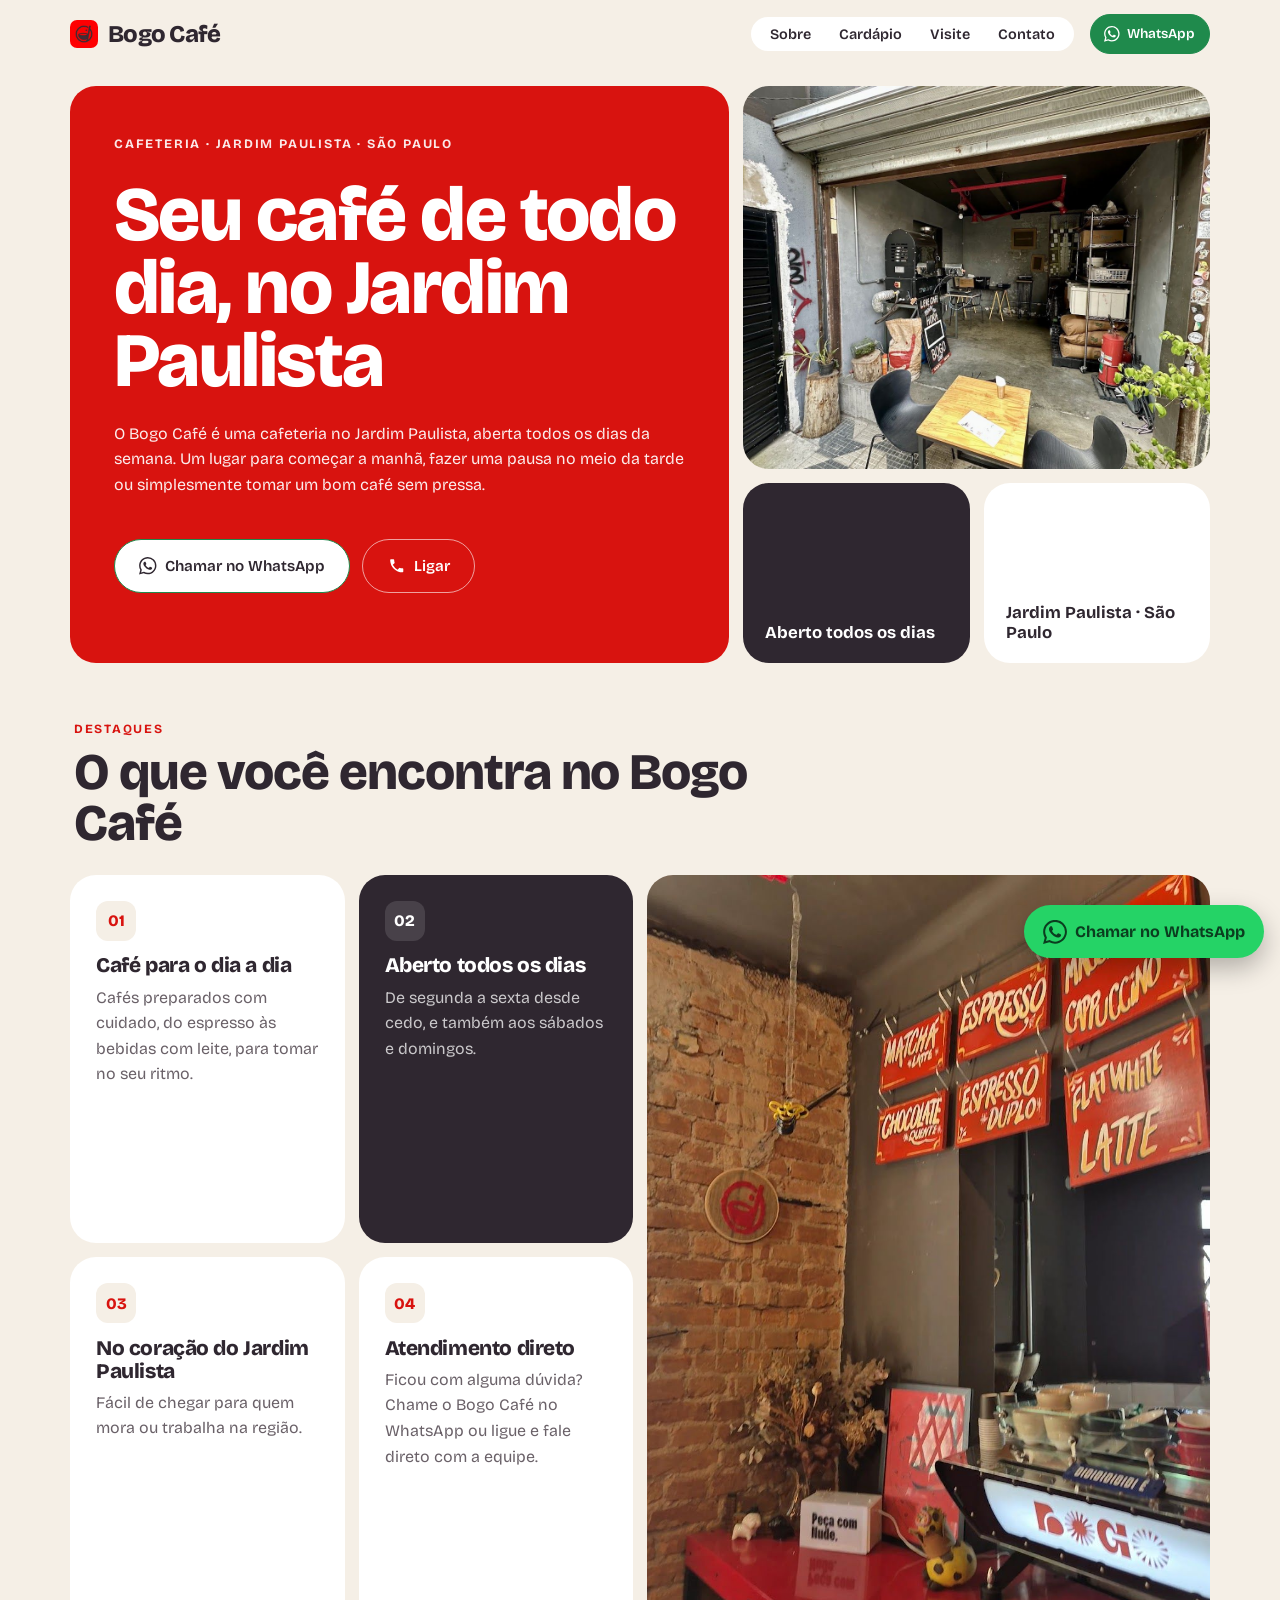
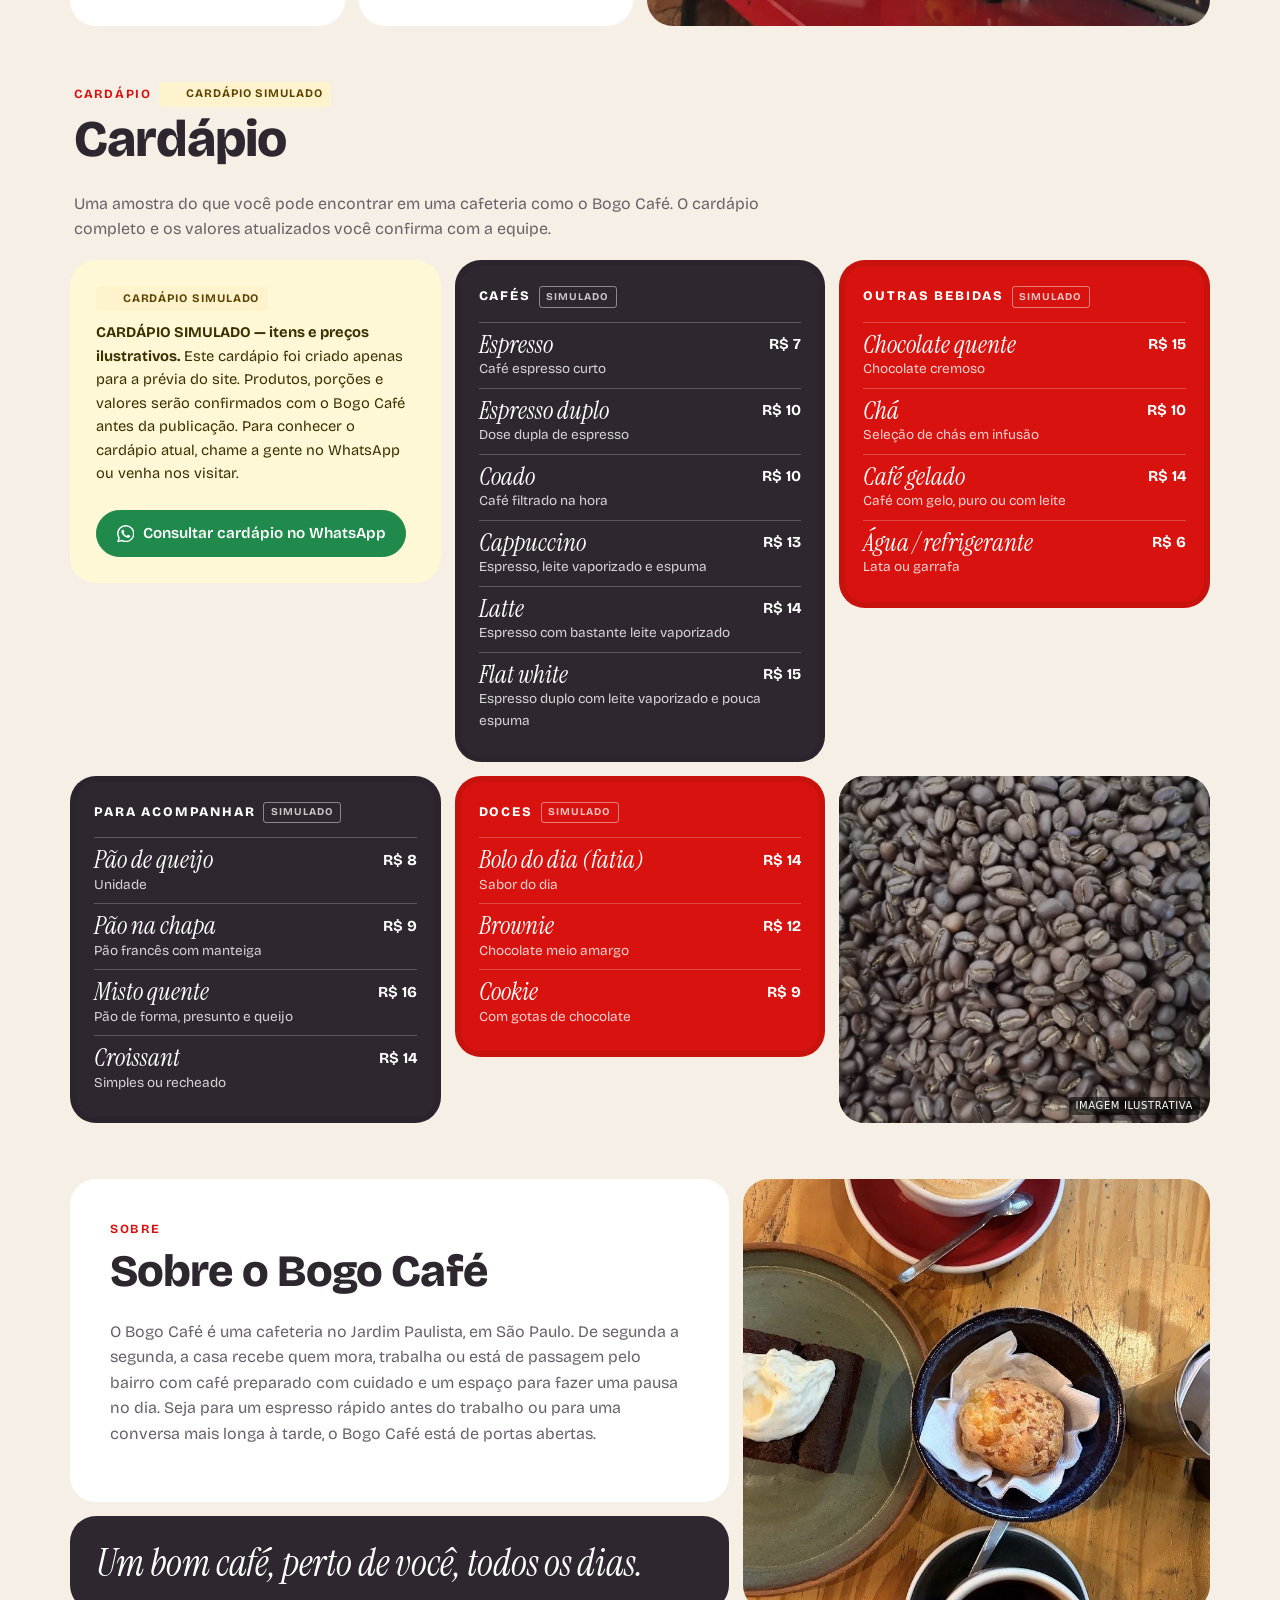
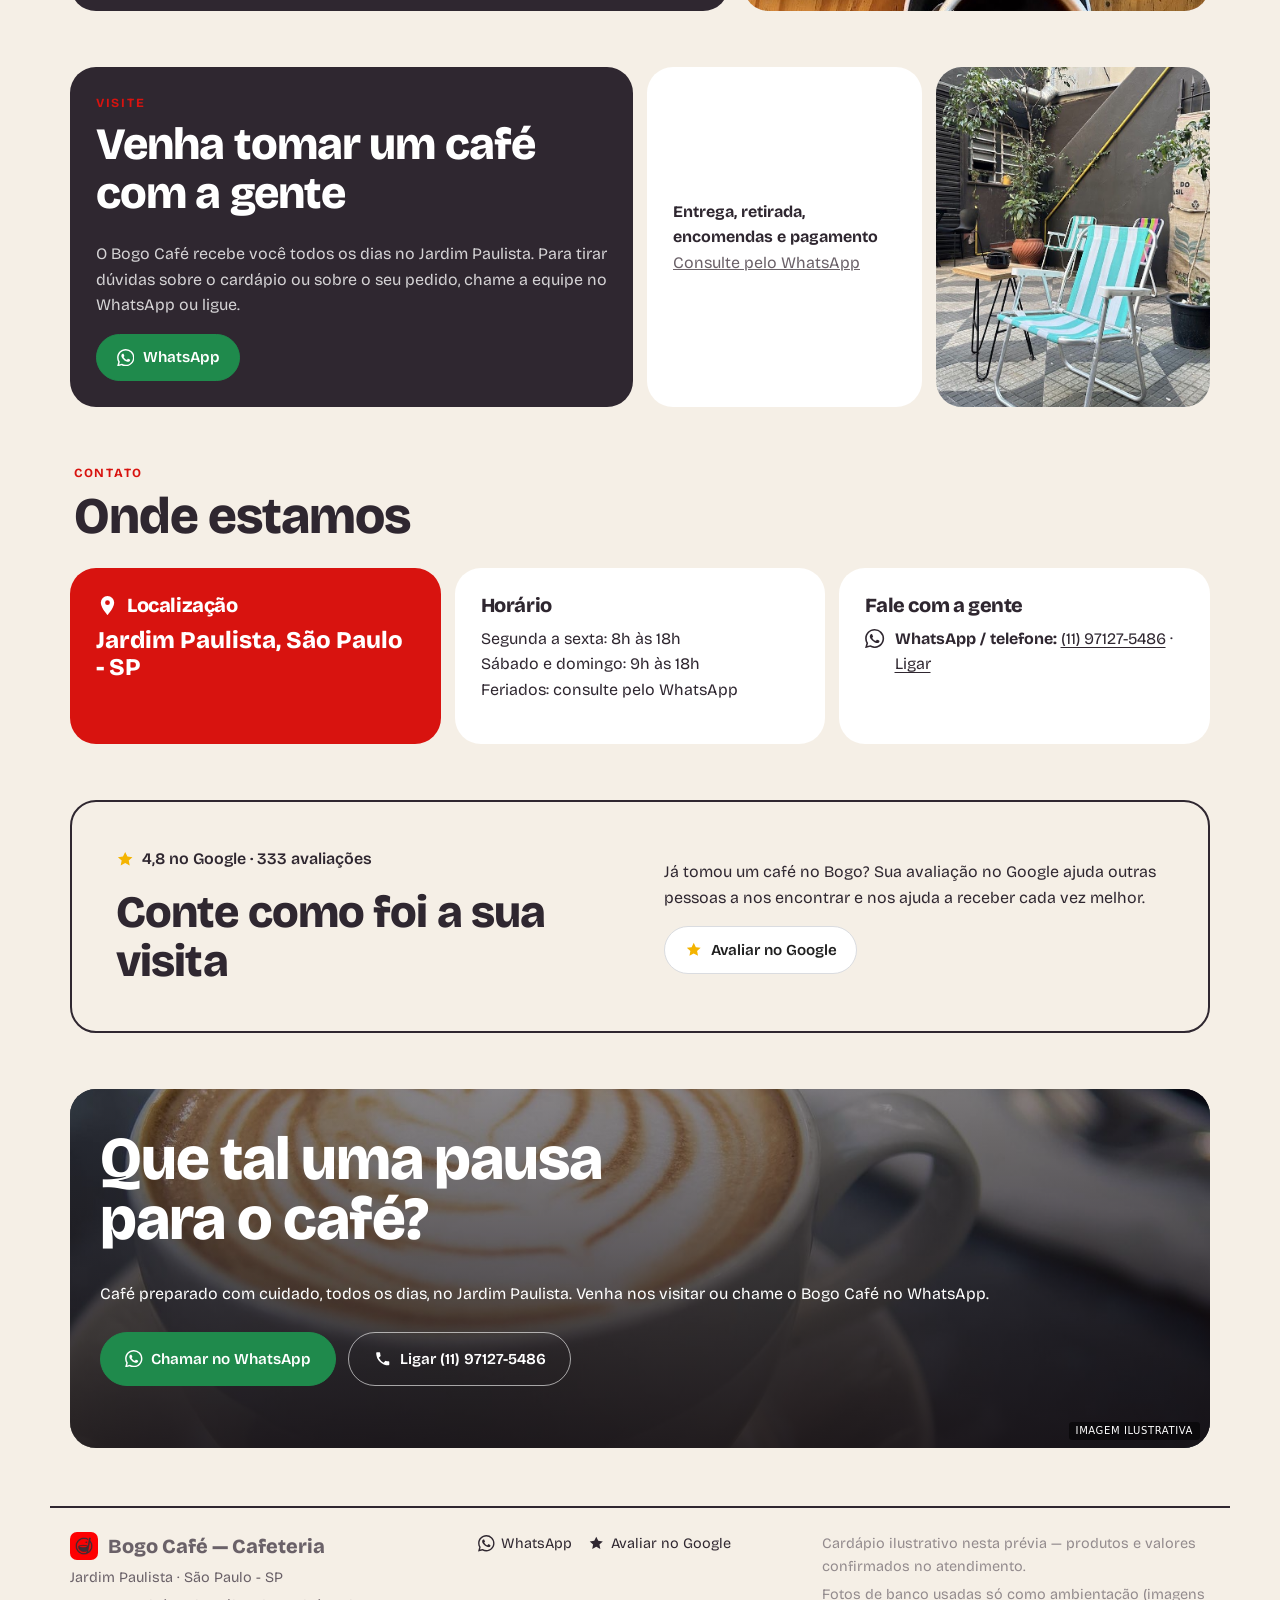
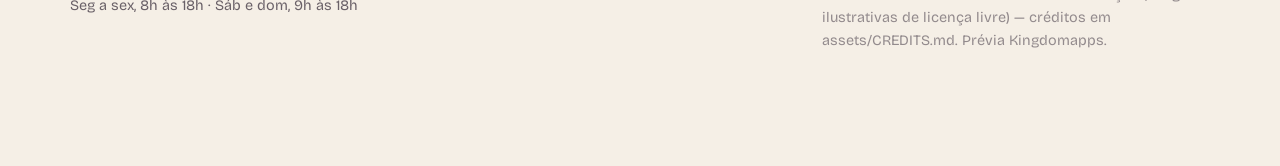
==== v1/index.html @ 87b7ca01 "publish: Bogo Café — 2 estruturas de layout (copy.md)" ====
<!DOCTYPE html>
<html lang="pt-BR">
<head>
<meta charset="UTF-8" />
<meta name="viewport" content="width=device-width, initial-scale=1" />
<meta name="robots" content="noindex, nofollow" />
<title>Bogo Café | Cafeteria no Jardim Paulista, São Paulo</title>
<meta name="description" content="Cafeteria no Jardim Paulista, em São Paulo. Aberta todos os dias para o seu café, com calma ou de passagem. Chame o Bogo Café no WhatsApp ou venha nos visitar." />
<meta name="theme-color" content="#2f2730" />
<link rel="icon" type="image/jpeg" href="../assets/img/mark.jpg" />
<link rel="preconnect" href="https://fonts.googleapis.com" />
<link rel="preconnect" href="https://fonts.gstatic.com" crossorigin />
<link rel="stylesheet" href="https://fonts.googleapis.com/css2?family=Bricolage+Grotesque:opsz,wght@12..96,400;12..96,600;12..96,700;12..96,800&family=Instrument+Serif:ital@0;1&display=swap" />
<link rel="stylesheet" href="../assets/core.css" />
<link rel="stylesheet" href="../assets/E05.css" />
<style>:root{--brand:#d8130f;--brand2:#f5efe6;--brand-ink:#2f2730}</style>
</head>
<body class="est-E05" data-hours='{"0": [[9, 18]], "1": [[8, 18]], "2": [[8, 18]], "3": [[8, 18]], "4": [[8, 18]], "5": [[8, 18]], "6": [[9, 18]]}' data-hours-unknown='[]'>
<!-- Kingdomapps · estrutura E05 (Balcão em blocos) · v1 · copy: copy.md -->
<a class="skip" href="#conteudo">Pular para o conteúdo</a>
<header class="site-header e5-header" id="header">
  <div class="wrap header-inner">
    <a class="brand" href="#topo" aria-label="Bogo Café — início"><img class="brand-mark e5-mark" src="../assets/img/mark.jpg" width="28" height="28" alt="" aria-hidden="true" /><span class="brand-word e5-word">Bogo Café</span></a>
    <nav class="site-nav" id="site-nav" aria-label="Principal"><ul><li><a href="#sobre">Sobre</a></li><li><a href="#cardapio">Cardápio</a></li><li><a href="#visite">Visite</a></li><li><a href="#contato">Contato</a></li></ul></nav>
    <a class="btn btn-wa btn-sm header-cta" href="https://wa.me/5511971275486?text=Ol%C3%A1%21%20Vim%20pelo%20site%20do%20Bogo%20Caf%C3%A9%20e%20gostaria%20de%20mais%20informa%C3%A7%C3%B5es." target="_blank" rel="noopener"><svg viewBox="0 0 24 24" aria-hidden="true" focusable="false"><path fill="currentColor" d="M17.47 14.38c-.3-.15-1.76-.87-2.03-.97-.27-.1-.47-.15-.67.15-.2.3-.77.97-.94 1.16-.17.2-.35.22-.64.07-.3-.15-1.26-.46-2.39-1.47-.88-.79-1.48-1.76-1.65-2.06-.17-.3-.02-.46.13-.6.13-.14.3-.35.45-.52.15-.17.2-.3.3-.5.1-.2.05-.37-.03-.52-.07-.15-.67-1.61-.92-2.2-.24-.58-.49-.5-.67-.51h-.57c-.2 0-.52.07-.8.37-.27.3-1.04 1.02-1.04 2.48s1.07 2.88 1.21 3.07c.15.2 2.1 3.2 5.08 4.49.71.31 1.26.49 1.7.63.71.22 1.36.19 1.87.12.57-.09 1.76-.72 2-1.41.25-.7.25-1.29.18-1.41-.08-.13-.27-.2-.57-.35zM12.05 21.78a9.87 9.87 0 0 1-5.03-1.38l-.36-.21-3.74.98 1-3.65-.24-.37a9.86 9.86 0 0 1-1.51-5.26c0-5.45 4.44-9.88 9.89-9.88 2.64 0 5.12 1.03 6.99 2.9a9.83 9.83 0 0 1 2.89 6.99c0 5.45-4.44 9.88-9.89 9.88zm8.41-18.3A11.82 11.82 0 0 0 12.05 0C5.5 0 .16 5.34.16 11.89c0 2.1.55 4.14 1.59 5.95L.06 24l6.3-1.65a11.88 11.88 0 0 0 5.69 1.45c6.55 0 11.89-5.34 11.89-11.89 0-3.18-1.24-6.17-3.48-8.41z"/></svg><span>WhatsApp</span></a>
    <button class="nav-toggle" type="button" aria-expanded="false" aria-controls="site-nav"><span class="sr-only">Abrir menu</span><span class="bars" aria-hidden="true"></span></button>
  </div>
</header>
<main id="conteudo">
<section class="e5-hero" id="topo" aria-labelledby="hero-title">
  <div class="wrap e5-grid">
    <div class="e5-b e5-hero-main">
      <p class="e5-eyebrow">Cafeteria · Jardim Paulista · São Paulo</p>
      <h1 id="hero-title">Seu café de todo dia, no Jardim Paulista</h1>
      <p class="e5-lead">O Bogo Café é uma cafeteria no Jardim Paulista, aberta todos os dias da semana. Um lugar para começar a manhã, fazer uma pausa no meio da tarde ou simplesmente tomar um bom café sem pressa.</p>
      <div class="hero-ctas"><a class="btn btn-wa btn-lg" href="https://wa.me/5511971275486?text=Ol%C3%A1%21%20Vim%20pelo%20site%20do%20Bogo%20Caf%C3%A9%20e%20gostaria%20de%20mais%20informa%C3%A7%C3%B5es." target="_blank" rel="noopener"><svg viewBox="0 0 24 24" aria-hidden="true" focusable="false"><path fill="currentColor" d="M17.47 14.38c-.3-.15-1.76-.87-2.03-.97-.27-.1-.47-.15-.67.15-.2.3-.77.97-.94 1.16-.17.2-.35.22-.64.07-.3-.15-1.26-.46-2.39-1.47-.88-.79-1.48-1.76-1.65-2.06-.17-.3-.02-.46.13-.6.13-.14.3-.35.45-.52.15-.17.2-.3.3-.5.1-.2.05-.37-.03-.52-.07-.15-.67-1.61-.92-2.2-.24-.58-.49-.5-.67-.51h-.57c-.2 0-.52.07-.8.37-.27.3-1.04 1.02-1.04 2.48s1.07 2.88 1.21 3.07c.15.2 2.1 3.2 5.08 4.49.71.31 1.26.49 1.7.63.71.22 1.36.19 1.87.12.57-.09 1.76-.72 2-1.41.25-.7.25-1.29.18-1.41-.08-.13-.27-.2-.57-.35zM12.05 21.78a9.87 9.87 0 0 1-5.03-1.38l-.36-.21-3.74.98 1-3.65-.24-.37a9.86 9.86 0 0 1-1.51-5.26c0-5.45 4.44-9.88 9.89-9.88 2.64 0 5.12 1.03 6.99 2.9a9.83 9.83 0 0 1 2.89 6.99c0 5.45-4.44 9.88-9.89 9.88zm8.41-18.3A11.82 11.82 0 0 0 12.05 0C5.5 0 .16 5.34.16 11.89c0 2.1.55 4.14 1.59 5.95L.06 24l6.3-1.65a11.88 11.88 0 0 0 5.69 1.45c6.55 0 11.89-5.34 11.89-11.89 0-3.18-1.24-6.17-3.48-8.41z"/></svg><span>Chamar no WhatsApp</span></a><a class="btn btn-ghost btn-lg btn-tel" href="tel:+5511971275486"><svg viewBox="0 0 24 24" aria-hidden="true" focusable="false"><path fill="currentColor" d="M6.6 10.8a15.1 15.1 0 0 0 6.6 6.6l2.2-2.2a1 1 0 0 1 1-.25 11.4 11.4 0 0 0 3.6.57 1 1 0 0 1 1 1V20a1 1 0 0 1-1 1A17 17 0 0 1 3 4a1 1 0 0 1 1-1h3.5a1 1 0 0 1 1 1c0 1.25.2 2.45.57 3.57a1 1 0 0 1-.25 1z"/></svg><span>Ligar</span></a></div>
      <p class="open-badge" data-open-badge hidden></p>
    </div>
    <figure class="e5-b e5-ph e5-hero-ph"><img src="../assets/img/fotos-foto-3.jpg" width="1200" height="900" alt="Fachada do Bogo Café com portão aberto, mesa na entrada e equipamento de café ao fundo" fetchpriority="high" /></figure>
    <ul class="e5-chips"><li class="e5-b e5-chip e5-chip-1">Aberto todos os dias</li><li class="e5-b e5-chip e5-chip-2">Jardim Paulista · São Paulo</li></ul>
  </div>
</section>
<section class="e5-sec" id="destaques" aria-labelledby="dest-title">
  <div class="wrap"><div class="e5-head"><p class="e5-kicker">Destaques</p><h2 id="dest-title">O que você encontra no Bogo Café</h2></div>
  <ul class="e5-grid e5-feats"><li class="e5-b e5-feat e5-feat-1"><span class="e5-num" aria-hidden="true">01</span><h3>Café para o dia a dia</h3><p>Cafés preparados com cuidado, do espresso às bebidas com leite, para tomar no seu ritmo.</p></li><li class="e5-b e5-feat e5-feat-2"><span class="e5-num" aria-hidden="true">02</span><h3>Aberto todos os dias</h3><p>De segunda a sexta desde cedo, e também aos sábados e domingos.</p></li><li class="e5-b e5-feat-ph" aria-hidden="false"><figure class="e5-ph"><img src="../assets/img/fotos-foto-2.jpg" width="900" height="1200" alt="Balcão do Bogo Café com máquina de espresso e placas vermelhas com nomes de bebidas" loading="lazy" decoding="async" /></figure></li><li class="e5-b e5-feat e5-feat-3"><span class="e5-num" aria-hidden="true">03</span><h3>No coração do Jardim Paulista</h3><p>Fácil de chegar para quem mora ou trabalha na região.</p></li><li class="e5-b e5-feat e5-feat-4"><span class="e5-num" aria-hidden="true">04</span><h3>Atendimento direto</h3><p>Ficou com alguma dúvida? Chame o Bogo Café no WhatsApp ou ligue e fale direto com a equipe.</p></li></ul></div>
</section>
<section class="e5-sec e5-menu" id="cardapio" aria-labelledby="menu-title">
  <div class="wrap">
    <div class="e5-head"><p class="e5-kicker">Cardápio <span class="sim-badge">Cardápio simulado</span></p><h2 id="menu-title">Cardápio</h2><p>Uma amostra do que você pode encontrar em uma cafeteria como o Bogo Café. O cardápio completo e os valores atualizados você confirma com a equipe.</p></div>
    <div class="e5-grid e5-boards">
      <div class="e5-b e5-notice sim-notice" role="note"><span class="sim-badge">Cardápio simulado</span><p><strong>CARDÁPIO SIMULADO — itens e preços ilustrativos.</strong> Este cardápio foi criado apenas para a prévia do site. Produtos, porções e valores serão confirmados com o Bogo Café antes da publicação. Para conhecer o cardápio atual, chame a gente no WhatsApp ou venha nos visitar.</p><a class="btn btn-wa" href="https://wa.me/5511971275486?text=Ol%C3%A1%21%20Vim%20pelo%20site%20do%20Bogo%20Caf%C3%A9%20e%20gostaria%20de%20mais%20informa%C3%A7%C3%B5es." target="_blank" rel="noopener"><svg viewBox="0 0 24 24" aria-hidden="true" focusable="false"><path fill="currentColor" d="M17.47 14.38c-.3-.15-1.76-.87-2.03-.97-.27-.1-.47-.15-.67.15-.2.3-.77.97-.94 1.16-.17.2-.35.22-.64.07-.3-.15-1.26-.46-2.39-1.47-.88-.79-1.48-1.76-1.65-2.06-.17-.3-.02-.46.13-.6.13-.14.3-.35.45-.52.15-.17.2-.3.3-.5.1-.2.05-.37-.03-.52-.07-.15-.67-1.61-.92-2.2-.24-.58-.49-.5-.67-.51h-.57c-.2 0-.52.07-.8.37-.27.3-1.04 1.02-1.04 2.48s1.07 2.88 1.21 3.07c.15.2 2.1 3.2 5.08 4.49.71.31 1.26.49 1.7.63.71.22 1.36.19 1.87.12.57-.09 1.76-.72 2-1.41.25-.7.25-1.29.18-1.41-.08-.13-.27-.2-.57-.35zM12.05 21.78a9.87 9.87 0 0 1-5.03-1.38l-.36-.21-3.74.98 1-3.65-.24-.37a9.86 9.86 0 0 1-1.51-5.26c0-5.45 4.44-9.88 9.89-9.88 2.64 0 5.12 1.03 6.99 2.9a9.83 9.83 0 0 1 2.89 6.99c0 5.45-4.44 9.88-9.89 9.88zm8.41-18.3A11.82 11.82 0 0 0 12.05 0C5.5 0 .16 5.34.16 11.89c0 2.1.55 4.14 1.59 5.95L.06 24l6.3-1.65a11.88 11.88 0 0 0 5.69 1.45c6.55 0 11.89-5.34 11.89-11.89 0-3.18-1.24-6.17-3.48-8.41z"/></svg><span>Consultar cardápio no WhatsApp</span></a></div>
      <div class="e5-b e5-board"><h3>Cafés <span class="sim-tag">Simulado</span></h3><ul><li><span class="e5-dish">Espresso</span><span class="e5-dish-price">R$ 7</span><span class="e5-dish-desc">Café espresso curto</span></li><li><span class="e5-dish">Espresso duplo</span><span class="e5-dish-price">R$ 10</span><span class="e5-dish-desc">Dose dupla de espresso</span></li><li><span class="e5-dish">Coado</span><span class="e5-dish-price">R$ 10</span><span class="e5-dish-desc">Café filtrado na hora</span></li><li><span class="e5-dish">Cappuccino</span><span class="e5-dish-price">R$ 13</span><span class="e5-dish-desc">Espresso, leite vaporizado e espuma</span></li><li><span class="e5-dish">Latte</span><span class="e5-dish-price">R$ 14</span><span class="e5-dish-desc">Espresso com bastante leite vaporizado</span></li><li><span class="e5-dish">Flat white</span><span class="e5-dish-price">R$ 15</span><span class="e5-dish-desc">Espresso duplo com leite vaporizado e pouca espuma</span></li></ul></div><div class="e5-b e5-board"><h3>Outras bebidas <span class="sim-tag">Simulado</span></h3><ul><li><span class="e5-dish">Chocolate quente</span><span class="e5-dish-price">R$ 15</span><span class="e5-dish-desc">Chocolate cremoso</span></li><li><span class="e5-dish">Chá</span><span class="e5-dish-price">R$ 10</span><span class="e5-dish-desc">Seleção de chás em infusão</span></li><li><span class="e5-dish">Café gelado</span><span class="e5-dish-price">R$ 14</span><span class="e5-dish-desc">Café com gelo, puro ou com leite</span></li><li><span class="e5-dish">Água / refrigerante</span><span class="e5-dish-price">R$ 6</span><span class="e5-dish-desc">Lata ou garrafa</span></li></ul></div><div class="e5-b e5-board"><h3>Para acompanhar <span class="sim-tag">Simulado</span></h3><ul><li><span class="e5-dish">Pão de queijo</span><span class="e5-dish-price">R$ 8</span><span class="e5-dish-desc">Unidade</span></li><li><span class="e5-dish">Pão na chapa</span><span class="e5-dish-price">R$ 9</span><span class="e5-dish-desc">Pão francês com manteiga</span></li><li><span class="e5-dish">Misto quente</span><span class="e5-dish-price">R$ 16</span><span class="e5-dish-desc">Pão de forma, presunto e queijo</span></li><li><span class="e5-dish">Croissant</span><span class="e5-dish-price">R$ 14</span><span class="e5-dish-desc">Simples ou recheado</span></li></ul></div><div class="e5-b e5-board"><h3>Doces <span class="sim-tag">Simulado</span></h3><ul><li><span class="e5-dish">Bolo do dia (fatia)</span><span class="e5-dish-price">R$ 14</span><span class="e5-dish-desc">Sabor do dia</span></li><li><span class="e5-dish">Brownie</span><span class="e5-dish-price">R$ 12</span><span class="e5-dish-desc">Chocolate meio amargo</span></li><li><span class="e5-dish">Cookie</span><span class="e5-dish-price">R$ 9</span><span class="e5-dish-desc">Com gotas de chocolate</span></li></ul></div>
      <div class="e5-b e5-amb"><div class="amb amb-menu" style="--amb:url('../assets/img/ambiente-coffee-beans-roasted.jpg')" aria-hidden="true"><span class="amb-tag">Imagem ilustrativa</span></div></div>
    </div>
  </div>
</section>
<section class="e5-sec" id="sobre" aria-labelledby="sobre-title">
  <div class="wrap e5-grid">
    <div class="e5-b e5-about"><p class="e5-kicker">Sobre</p><h2 id="sobre-title">Sobre o Bogo Café</h2><p>O Bogo Café é uma cafeteria no Jardim Paulista, em São Paulo. De segunda a segunda, a casa recebe quem mora, trabalha ou está de passagem pelo bairro com café preparado com cuidado e um espaço para fazer uma pausa no dia. Seja para um espresso rápido antes do trabalho ou para uma conversa mais longa à tarde, o Bogo Café está de portas abertas.</p></div>
    <figure class="e5-b e5-ph e5-about-ph"><img src="../assets/img/fotos-foto-4.jpg" width="770" height="1200" alt="Café com leite com arte na espuma, café coado, pão de queijo e fatia de bolo sobre mesa de madeira" loading="lazy" decoding="async" /></figure>
    <blockquote class="e5-b e5-quote"><p>Um bom café, perto de você, todos os dias.</p></blockquote>
  </div>
</section>
<section class="e5-sec" id="visite" aria-labelledby="ent-title">
  <div class="wrap e5-grid">
    <div class="e5-b e5-ent-main"><p class="e5-kicker">Visite</p><h2 id="ent-title">Venha tomar um café com a gente</h2><p>O Bogo Café recebe você todos os dias no Jardim Paulista. Para tirar dúvidas sobre o cardápio ou sobre o seu pedido, chame a equipe no WhatsApp ou ligue.</p><div class="order-links"><a class="btn btn-wa" href="https://wa.me/5511971275486?text=Ol%C3%A1%21%20Vim%20pelo%20site%20do%20Bogo%20Caf%C3%A9%20e%20gostaria%20de%20mais%20informa%C3%A7%C3%B5es." target="_blank" rel="noopener"><svg viewBox="0 0 24 24" aria-hidden="true" focusable="false"><path fill="currentColor" d="M17.47 14.38c-.3-.15-1.76-.87-2.03-.97-.27-.1-.47-.15-.67.15-.2.3-.77.97-.94 1.16-.17.2-.35.22-.64.07-.3-.15-1.26-.46-2.39-1.47-.88-.79-1.48-1.76-1.65-2.06-.17-.3-.02-.46.13-.6.13-.14.3-.35.45-.52.15-.17.2-.3.3-.5.1-.2.05-.37-.03-.52-.07-.15-.67-1.61-.92-2.2-.24-.58-.49-.5-.67-.51h-.57c-.2 0-.52.07-.8.37-.27.3-1.04 1.02-1.04 2.48s1.07 2.88 1.21 3.07c.15.2 2.1 3.2 5.08 4.49.71.31 1.26.49 1.7.63.71.22 1.36.19 1.87.12.57-.09 1.76-.72 2-1.41.25-.7.25-1.29.18-1.41-.08-.13-.27-.2-.57-.35zM12.05 21.78a9.87 9.87 0 0 1-5.03-1.38l-.36-.21-3.74.98 1-3.65-.24-.37a9.86 9.86 0 0 1-1.51-5.26c0-5.45 4.44-9.88 9.89-9.88 2.64 0 5.12 1.03 6.99 2.9a9.83 9.83 0 0 1 2.89 6.99c0 5.45-4.44 9.88-9.89 9.88zm8.41-18.3A11.82 11.82 0 0 0 12.05 0C5.5 0 .16 5.34.16 11.89c0 2.1.55 4.14 1.59 5.95L.06 24l6.3-1.65a11.88 11.88 0 0 0 5.69 1.45c6.55 0 11.89-5.34 11.89-11.89 0-3.18-1.24-6.17-3.48-8.41z"/></svg><span>WhatsApp</span></a></div></div>
    <dl class="e5-b e5-kv"><div><dt>Entrega, retirada, encomendas e pagamento</dt><dd><a href="https://wa.me/5511971275486?text=Ol%C3%A1%21%20Vim%20pelo%20site%20do%20Bogo%20Caf%C3%A9%20e%20gostaria%20de%20mais%20informa%C3%A7%C3%B5es." target="_blank" rel="noopener">Consulte pelo WhatsApp</a></dd></div></dl>
    
    <figure class="e5-b e5-ph e5-ent-ph"><img src="../assets/img/fotos-foto-1.jpg" width="675" height="1200" alt="Pátio do Bogo Café com cadeiras de praia listradas, mesinha de madeira e plantas" loading="lazy" decoding="async" /></figure>
  </div>
</section>
<section class="e5-sec" id="contato" aria-labelledby="ct-title">
  <div class="wrap">
    <div class="e5-head"><p class="e5-kicker">Contato</p><h2 id="ct-title">Onde estamos</h2></div>
    <div class="e5-grid e5-contact"><div class="ct-card ct-addr"><h3><svg viewBox="0 0 24 24" aria-hidden="true" focusable="false"><path fill="currentColor" d="M12 2a7 7 0 0 0-7 7c0 5.25 7 13 7 13s7-7.75 7-13a7 7 0 0 0-7-7zm0 9.5a2.5 2.5 0 1 1 0-5 2.5 2.5 0 0 1 0 5z"/></svg><span>Localização</span></h3><p>Jardim Paulista, São Paulo - SP</p></div><div class="ct-card ct-hours"><h3>Horário</h3><p>Segunda a sexta: 8h às 18h<br />Sábado e domingo: 9h às 18h<br />Feriados: consulte pelo WhatsApp</p><p class="open-badge" data-open-badge hidden></p></div><div class="ct-card"><h3>Fale com a gente</h3><ul class="ct-list"><li><svg viewBox="0 0 24 24" aria-hidden="true" focusable="false"><path fill="currentColor" d="M17.47 14.38c-.3-.15-1.76-.87-2.03-.97-.27-.1-.47-.15-.67.15-.2.3-.77.97-.94 1.16-.17.2-.35.22-.64.07-.3-.15-1.26-.46-2.39-1.47-.88-.79-1.48-1.76-1.65-2.06-.17-.3-.02-.46.13-.6.13-.14.3-.35.45-.52.15-.17.2-.3.3-.5.1-.2.05-.37-.03-.52-.07-.15-.67-1.61-.92-2.2-.24-.58-.49-.5-.67-.51h-.57c-.2 0-.52.07-.8.37-.27.3-1.04 1.02-1.04 2.48s1.07 2.88 1.21 3.07c.15.2 2.1 3.2 5.08 4.49.71.31 1.26.49 1.7.63.71.22 1.36.19 1.87.12.57-.09 1.76-.72 2-1.41.25-.7.25-1.29.18-1.41-.08-.13-.27-.2-.57-.35zM12.05 21.78a9.87 9.87 0 0 1-5.03-1.38l-.36-.21-3.74.98 1-3.65-.24-.37a9.86 9.86 0 0 1-1.51-5.26c0-5.45 4.44-9.88 9.89-9.88 2.64 0 5.12 1.03 6.99 2.9a9.83 9.83 0 0 1 2.89 6.99c0 5.45-4.44 9.88-9.89 9.88zm8.41-18.3A11.82 11.82 0 0 0 12.05 0C5.5 0 .16 5.34.16 11.89c0 2.1.55 4.14 1.59 5.95L.06 24l6.3-1.65a11.88 11.88 0 0 0 5.69 1.45c6.55 0 11.89-5.34 11.89-11.89 0-3.18-1.24-6.17-3.48-8.41z"/></svg><span><strong>WhatsApp / telefone:</strong> <a href="https://wa.me/5511971275486?text=Ol%C3%A1%21%20Vim%20pelo%20site%20do%20Bogo%20Caf%C3%A9%20e%20gostaria%20de%20mais%20informa%C3%A7%C3%B5es." target="_blank" rel="noopener">(11) 97127-5486</a> · <a href="tel:+5511971275486">Ligar</a></span></li></ul></div></div>
  </div>
</section>
<section class="e5-sec e5-review-wrap" id="avaliar" aria-labelledby="av-title">
  <div class="wrap"><div class="e5-b e5-review">
    <div><p class="selo"><svg viewBox="0 0 24 24" aria-hidden="true" focusable="false"><path fill="currentColor" d="M12 2.5l2.9 6 6.6.8-4.9 4.5 1.3 6.5L12 17.1l-5.9 3.2 1.3-6.5L2.5 9.3l6.6-.8z"/></svg><span>4,8 no Google · 333 avaliações</span></p><h2 id="av-title">Conte como foi a sua visita</h2></div>
    <div><p>Já tomou um café no Bogo? Sua avaliação no Google ajuda outras pessoas a nos encontrar e nos ajuda a receber cada vez melhor.</p><a class="btn btn-review" href="https://search.google.com/local/writereview?placeid=ChIJn5qVHu9ZzpQRwru6_Yf-N1U" target="_blank" rel="noopener"><svg viewBox="0 0 24 24" aria-hidden="true" focusable="false"><path fill="currentColor" d="M12 2.5l2.9 6 6.6.8-4.9 4.5 1.3 6.5L12 17.1l-5.9 3.2 1.3-6.5L2.5 9.3l6.6-.8z"/></svg><span>Avaliar no Google</span></a></div>
  </div></div>
</section>
<section class="e5-sec cta-final" id="cta-final" aria-labelledby="cta-title">
  <div class="wrap"><div class="e5-b e5-cta"><div class="amb amb-cta" style="--amb:url('../assets/img/ambiente-latte-art.jpg')" aria-hidden="true"><span class="amb-tag">Imagem ilustrativa</span></div>
    <div class="e5-cta-inner"><h2 id="cta-title">Que tal uma pausa para o café?</h2><p>Café preparado com cuidado, todos os dias, no Jardim Paulista. Venha nos visitar ou chame o Bogo Café no WhatsApp.</p><div class="hero-ctas"><a class="btn btn-wa btn-lg" href="https://wa.me/5511971275486?text=Ol%C3%A1%21%20Vim%20pelo%20site%20do%20Bogo%20Caf%C3%A9%20e%20gostaria%20de%20mais%20informa%C3%A7%C3%B5es." target="_blank" rel="noopener"><svg viewBox="0 0 24 24" aria-hidden="true" focusable="false"><path fill="currentColor" d="M17.47 14.38c-.3-.15-1.76-.87-2.03-.97-.27-.1-.47-.15-.67.15-.2.3-.77.97-.94 1.16-.17.2-.35.22-.64.07-.3-.15-1.26-.46-2.39-1.47-.88-.79-1.48-1.76-1.65-2.06-.17-.3-.02-.46.13-.6.13-.14.3-.35.45-.52.15-.17.2-.3.3-.5.1-.2.05-.37-.03-.52-.07-.15-.67-1.61-.92-2.2-.24-.58-.49-.5-.67-.51h-.57c-.2 0-.52.07-.8.37-.27.3-1.04 1.02-1.04 2.48s1.07 2.88 1.21 3.07c.15.2 2.1 3.2 5.08 4.49.71.31 1.26.49 1.7.63.71.22 1.36.19 1.87.12.57-.09 1.76-.72 2-1.41.25-.7.25-1.29.18-1.41-.08-.13-.27-.2-.57-.35zM12.05 21.78a9.87 9.87 0 0 1-5.03-1.38l-.36-.21-3.74.98 1-3.65-.24-.37a9.86 9.86 0 0 1-1.51-5.26c0-5.45 4.44-9.88 9.89-9.88 2.64 0 5.12 1.03 6.99 2.9a9.83 9.83 0 0 1 2.89 6.99c0 5.45-4.44 9.88-9.89 9.88zm8.41-18.3A11.82 11.82 0 0 0 12.05 0C5.5 0 .16 5.34.16 11.89c0 2.1.55 4.14 1.59 5.95L.06 24l6.3-1.65a11.88 11.88 0 0 0 5.69 1.45c6.55 0 11.89-5.34 11.89-11.89 0-3.18-1.24-6.17-3.48-8.41z"/></svg><span>Chamar no WhatsApp</span></a><a class="btn btn-ghost btn-lg" href="tel:+5511971275486"><svg viewBox="0 0 24 24" aria-hidden="true" focusable="false"><path fill="currentColor" d="M6.6 10.8a15.1 15.1 0 0 0 6.6 6.6l2.2-2.2a1 1 0 0 1 1-.25 11.4 11.4 0 0 0 3.6.57 1 1 0 0 1 1 1V20a1 1 0 0 1-1 1A17 17 0 0 1 3 4a1 1 0 0 1 1-1h3.5a1 1 0 0 1 1 1c0 1.25.2 2.45.57 3.57a1 1 0 0 1-.25 1z"/></svg><span>Ligar (11) 97127-5486</span></a></div></div>
  </div></div>
</section>
</main>
<footer class="site-footer e5-footer">
  <div class="wrap e5-foot">
    <div><p class="f-name"><img class="brand-mark e5-mark" src="../assets/img/mark.jpg" width="28" height="28" alt="" aria-hidden="true" /><span>Bogo Café — Cafeteria</span></p><p>Jardim Paulista · São Paulo - SP</p><p>Seg a sex, 8h às 18h · Sáb e dom, 9h às 18h</p></div>
    <nav class="f-links" aria-label="Links"><a href="https://wa.me/5511971275486?text=Ol%C3%A1%21%20Vim%20pelo%20site%20do%20Bogo%20Caf%C3%A9%20e%20gostaria%20de%20mais%20informa%C3%A7%C3%B5es." target="_blank" rel="noopener"><svg viewBox="0 0 24 24" aria-hidden="true" focusable="false"><path fill="currentColor" d="M17.47 14.38c-.3-.15-1.76-.87-2.03-.97-.27-.1-.47-.15-.67.15-.2.3-.77.97-.94 1.16-.17.2-.35.22-.64.07-.3-.15-1.26-.46-2.39-1.47-.88-.79-1.48-1.76-1.65-2.06-.17-.3-.02-.46.13-.6.13-.14.3-.35.45-.52.15-.17.2-.3.3-.5.1-.2.05-.37-.03-.52-.07-.15-.67-1.61-.92-2.2-.24-.58-.49-.5-.67-.51h-.57c-.2 0-.52.07-.8.37-.27.3-1.04 1.02-1.04 2.48s1.07 2.88 1.21 3.07c.15.2 2.1 3.2 5.08 4.49.71.31 1.26.49 1.7.63.71.22 1.36.19 1.87.12.57-.09 1.76-.72 2-1.41.25-.7.25-1.29.18-1.41-.08-.13-.27-.2-.57-.35zM12.05 21.78a9.87 9.87 0 0 1-5.03-1.38l-.36-.21-3.74.98 1-3.65-.24-.37a9.86 9.86 0 0 1-1.51-5.26c0-5.45 4.44-9.88 9.89-9.88 2.64 0 5.12 1.03 6.99 2.9a9.83 9.83 0 0 1 2.89 6.99c0 5.45-4.44 9.88-9.89 9.88zm8.41-18.3A11.82 11.82 0 0 0 12.05 0C5.5 0 .16 5.34.16 11.89c0 2.1.55 4.14 1.59 5.95L.06 24l6.3-1.65a11.88 11.88 0 0 0 5.69 1.45c6.55 0 11.89-5.34 11.89-11.89 0-3.18-1.24-6.17-3.48-8.41z"/></svg><span>WhatsApp</span></a><a href="https://search.google.com/local/writereview?placeid=ChIJn5qVHu9ZzpQRwru6_Yf-N1U" target="_blank" rel="noopener"><svg viewBox="0 0 24 24" aria-hidden="true" focusable="false"><path fill="currentColor" d="M12 2.5l2.9 6 6.6.8-4.9 4.5 1.3 6.5L12 17.1l-5.9 3.2 1.3-6.5L2.5 9.3l6.6-.8z"/></svg><span>Avaliar no Google</span></a></nav>
    <div><p class="f-note">Cardápio ilustrativo nesta prévia — produtos e valores confirmados no atendimento.</p><p class="f-credit">Fotos de banco usadas só como ambientação (imagens ilustrativas de licença livre) — créditos em assets/CREDITS.md. Prévia Kingdomapps.</p></div>
  </div>
</footer>
<a class="wa-float" href="https://wa.me/5511971275486?text=Ol%C3%A1%21%20Vim%20pelo%20site%20do%20Bogo%20Caf%C3%A9%20e%20gostaria%20de%20mais%20informa%C3%A7%C3%B5es." target="_blank" rel="noopener" aria-label="Chamar o Bogo Café no WhatsApp"><svg viewBox="0 0 24 24" aria-hidden="true" focusable="false"><path fill="currentColor" d="M17.47 14.38c-.3-.15-1.76-.87-2.03-.97-.27-.1-.47-.15-.67.15-.2.3-.77.97-.94 1.16-.17.2-.35.22-.64.07-.3-.15-1.26-.46-2.39-1.47-.88-.79-1.48-1.76-1.65-2.06-.17-.3-.02-.46.13-.6.13-.14.3-.35.45-.52.15-.17.2-.3.3-.5.1-.2.05-.37-.03-.52-.07-.15-.67-1.61-.92-2.2-.24-.58-.49-.5-.67-.51h-.57c-.2 0-.52.07-.8.37-.27.3-1.04 1.02-1.04 2.48s1.07 2.88 1.21 3.07c.15.2 2.1 3.2 5.08 4.49.71.31 1.26.49 1.7.63.71.22 1.36.19 1.87.12.57-.09 1.76-.72 2-1.41.25-.7.25-1.29.18-1.41-.08-.13-.27-.2-.57-.35zM12.05 21.78a9.87 9.87 0 0 1-5.03-1.38l-.36-.21-3.74.98 1-3.65-.24-.37a9.86 9.86 0 0 1-1.51-5.26c0-5.45 4.44-9.88 9.89-9.88 2.64 0 5.12 1.03 6.99 2.9a9.83 9.83 0 0 1 2.89 6.99c0 5.45-4.44 9.88-9.89 9.88zm8.41-18.3A11.82 11.82 0 0 0 12.05 0C5.5 0 .16 5.34.16 11.89c0 2.1.55 4.14 1.59 5.95L.06 24l6.3-1.65a11.88 11.88 0 0 0 5.69 1.45c6.55 0 11.89-5.34 11.89-11.89 0-3.18-1.24-6.17-3.48-8.41z"/></svg><span>Chamar no WhatsApp</span></a>
<script src="../assets/site.js" defer></script>
</body>
</html>
---- assets/core.css ----
/* Kingdomapps — base institucional (estrutura e mecânica comuns às 3 skins) */
*,*::before,*::after{box-sizing:border-box}
html{scroll-behavior:smooth;-webkit-text-size-adjust:100%}
body{margin:0;background:var(--bg);color:var(--ink);font-family:var(--font-body);font-size:16px;line-height:1.6;text-rendering:optimizeLegibility}
img{max-width:100%;height:auto;display:block}
a{color:inherit}
h1,h2,h3{font-family:var(--font-display);line-height:1.1;margin:0 0 .5em;font-weight:var(--display-weight,600)}
p{margin:0 0 1em}
ul,ol{margin:0;padding:0}
svg{width:1.15em;height:1.15em;flex:none}
.sr-only{position:absolute;width:1px;height:1px;overflow:hidden;clip:rect(0 0 0 0);white-space:nowrap}
.skip{position:absolute;left:12px;top:-60px;z-index:100;background:var(--ink);color:var(--bg);padding:10px 14px}
.skip:focus{top:12px}
:focus-visible{outline:3px solid var(--focus,var(--brand2));outline-offset:3px}
.wrap{width:100%;max-width:1180px;margin:0 auto;padding:0 20px}
.sec{padding:var(--sec-pad,72px) 0;position:relative}
.kicker{font-size:.78rem;letter-spacing:.18em;text-transform:uppercase;color:var(--muted);margin-bottom:.8em;display:flex;align-items:center;gap:.6em;flex-wrap:wrap}
.lead{font-size:1.08rem;color:var(--muted)}
.tbc{display:inline-block;font-size:.78em;padding:.1em .6em;border:1px dashed currentColor;border-radius:99px;opacity:.85;white-space:nowrap}
.interim-flag{margin:0;padding:8px 20px;background:#fff3cd;color:#5c4400;font:600 13px/1.4 system-ui,sans-serif;text-align:center}
/* botões */
.btn{display:inline-flex;align-items:center;justify-content:center;gap:.55em;min-height:46px;padding:.7em 1.3em;text-decoration:none;font-weight:600;border:1px solid transparent;border-radius:var(--btn-radius,6px);cursor:pointer;transition:transform .15s ease,background .2s ease,color .2s ease,border-color .2s ease;font-family:var(--font-btn,var(--font-body));letter-spacing:var(--btn-track,0);text-transform:var(--btn-case,none);font-size:var(--btn-size,.95rem)}
.btn:hover{transform:translateY(-1px)}
.btn-lg{min-height:54px;padding:.85em 1.6em}
.btn-sm{min-height:40px;padding:.5em 1em;font-size:.85rem}
.btn-wa{background:var(--wa-bg);color:var(--wa-ink);border-color:var(--wa-bg)}
.btn-wa:hover{background:var(--wa-hover,var(--wa-bg))}
.btn-ghost{background:transparent;color:inherit;border-color:currentColor}
.btn-review{background:var(--review-bg,#fff);color:var(--review-ink,#1f1f1f);border-color:var(--review-line,#dadce0)}
.btn-review svg{color:#f4b400}
/* header */
.site-header{position:sticky;top:0;z-index:50;background:var(--header-bg,var(--bg));color:var(--header-ink,var(--ink));transition:background .25s ease,box-shadow .25s ease}
.header-inner{display:flex;align-items:center;gap:16px;min-height:68px}
.brand{display:flex;align-items:center;gap:10px;text-decoration:none;margin-right:auto}
.brand-logo{width:46px;height:46px;object-fit:cover;border-radius:var(--logo-radius,50%);background:#fff}
.brand-word{font-family:var(--font-display);font-size:1.35rem;font-weight:var(--display-weight,600);line-height:1}
.site-nav ul{list-style:none;display:flex;gap:26px}
.site-nav a{text-decoration:none;font-size:.9rem}
.site-nav a:hover{text-decoration:underline;text-underline-offset:6px}
.nav-toggle{display:none;background:none;border:0;color:inherit;width:44px;height:44px;cursor:pointer;padding:0}
.nav-toggle .bars,.nav-toggle .bars::before,.nav-toggle .bars::after{display:block;width:22px;height:2px;background:currentColor;margin:auto;position:relative;transition:transform .2s ease}
.nav-toggle .bars::before,.nav-toggle .bars::after{content:"";position:absolute;left:0}
.nav-toggle .bars::before{top:-7px}.nav-toggle .bars::after{top:7px}
.nav-open .nav-toggle .bars{background:transparent}
.nav-open .nav-toggle .bars::before{transform:translateY(7px) rotate(45deg)}
.nav-open .nav-toggle .bars::after{transform:translateY(-7px) rotate(-45deg)}
@media (max-width:880px){
  .nav-toggle{display:block}
  .header-cta span{display:none}
  .header-cta{padding:.5em .7em}
  .site-nav{position:fixed;inset:68px 0 auto 0;background:var(--nav-mobile-bg,var(--bg));color:var(--ink);padding:12px 20px 24px;box-shadow:0 18px 30px rgba(0,0,0,.18);transform:translateY(-12px);opacity:0;visibility:hidden;transition:.2s ease}
  .nav-open .site-nav{transform:none;opacity:1;visibility:visible}
  .site-nav ul{flex-direction:column;gap:0}
  .site-nav a{display:block;padding:14px 0;font-size:1.05rem;border-bottom:1px solid var(--line)}
}
/* hero */
.hero{position:relative;overflow:hidden}
.hero-media{margin:0}
.hero-media img{width:100%;height:100%;object-fit:cover}
.hero-copy{position:relative}
.hero h1{font-size:clamp(2.3rem,6vw,4.4rem)}
.eyebrow{font-size:.8rem;letter-spacing:.2em;text-transform:uppercase;margin-bottom:1.1em}
.hero-ctas{display:flex;flex-wrap:wrap;gap:12px;margin:1.6em 0 1.4em}
.chips{list-style:none;display:flex;flex-wrap:wrap;gap:8px}
.chips li{font-size:.85rem;padding:.35em .85em;border:1px solid var(--chip-line,currentColor);border-radius:var(--chip-radius,99px)}
.open-badge{display:inline-flex;align-items:center;gap:.5em;font-size:.85rem;font-weight:600;margin:0}
.open-badge::before{content:"";width:9px;height:9px;border-radius:50%;background:#2fbf71;box-shadow:0 0 0 4px rgba(47,191,113,.2)}
.open-badge[hidden]{display:none}
/* sobre + galeria */
.sobre-grid{display:grid;gap:40px}
.apoio{font-weight:600}
.gallery{display:grid;grid-template-columns:repeat(2,1fr);gap:var(--gal-gap,10px)}
.g-item{margin:0;position:relative;overflow:hidden;border-radius:var(--img-radius,0)}
.g-item img{width:100%;height:100%;object-fit:cover;aspect-ratio:1/1}
.g-item figcaption{position:absolute;left:0;right:0;bottom:0;padding:22px 10px 8px;font-size:.78rem;color:#fff;background:linear-gradient(transparent,rgba(0,0,0,.72))}
@media (min-width:900px){.sobre-grid{grid-template-columns:1fr 1.15fr;align-items:center;gap:64px}}
/* destaques */
.feats{list-style:none;display:grid;gap:18px;grid-template-columns:1fr;margin-top:28px}
@media (min-width:640px){.feats{grid-template-columns:repeat(2,1fr)}}
@media (min-width:1000px){.feats{grid-template-columns:repeat(4,1fr)}}
.feat h3{font-size:1.3rem}
.feat p{margin:0;color:var(--muted)}
.feat-n{display:block;font-family:var(--font-display);font-size:1.1rem;margin-bottom:.6em;color:var(--accent)}
/* cardápio */
.cardapio{overflow:hidden}
.amb{position:absolute;inset:0;background-image:var(--amb);background-size:cover;background-position:center;z-index:0}
.amb::after{content:"";position:absolute;inset:0;background:var(--amb-overlay,rgba(0,0,0,.6))}
.amb-tag{position:absolute;right:10px;bottom:8px;z-index:2;font:500 10px/1 system-ui,sans-serif;letter-spacing:.06em;text-transform:uppercase;color:#fff;background:rgba(0,0,0,.55);padding:4px 7px;border-radius:3px}
.amb-menu{bottom:auto;height:var(--amb-menu-h,320px)}
.cardapio .wrap,.cta-final .wrap{position:relative;z-index:1}
.menu-head{max-width:720px}
.sim-badge{display:inline-flex;align-items:center;gap:.4em;font:700 .72rem/1 var(--font-body);letter-spacing:.08em;text-transform:uppercase;background:var(--sim-bg,#fff3cd);color:var(--sim-ink,#5c4400);padding:.5em .75em;border-radius:4px}
.sim-badge::before{content:"!";display:inline-grid;place-items:center;width:1.3em;height:1.3em;border-radius:50%;background:currentColor;color:var(--sim-bg,#fff3cd);font-size:.9em}
.sim-notice{display:flex;flex-direction:column;gap:10px;align-items:flex-start;margin:24px 0;padding:16px 18px;background:var(--notice-bg,rgba(255,243,205,.95));color:var(--notice-ink,#4a3800);border-left:4px solid #e0a800;border-radius:6px;font-size:.92rem}
.sim-notice p{margin:0}
.menu-tabs{display:flex;flex-wrap:wrap;gap:8px;margin:8px 0 22px}
.menu-tabs [role=tab]{font:inherit;cursor:pointer;min-height:44px;padding:.5em 1.1em;border:1px solid var(--line);background:transparent;color:inherit;border-radius:var(--btn-radius,6px)}
.menu-tabs [role=tab][aria-selected=true]{background:var(--tab-on-bg,var(--ink));color:var(--tab-on-ink,var(--bg));border-color:var(--tab-on-bg,var(--ink))}
.menu-panel{padding:22px;background:var(--surface);border:1px solid var(--line);border-radius:var(--card-radius,8px)}
.menu-cat{font-size:1.4rem;display:flex;align-items:center;gap:.6em;flex-wrap:wrap}
.sim-tag{font:700 .65rem/1 var(--font-body);letter-spacing:.1em;text-transform:uppercase;padding:.45em .6em;border:1px solid currentColor;border-radius:3px;opacity:.75}
.menu-list{list-style:none;display:grid;gap:0}
@media (min-width:820px){.menu-list{grid-template-columns:1fr 1fr;column-gap:40px}}
.mi{display:grid;grid-template-columns:1fr auto;gap:2px 16px;padding:14px 0;border-bottom:1px dashed var(--line)}
.mi-name{font-weight:600}
.mi-desc{grid-column:1/2;grid-row:2;font-size:.9rem;color:var(--muted)}
.mi-price{grid-column:2;grid-row:1;white-space:nowrap;font-weight:600;color:var(--price,var(--accent))}
.mi-price .pl{font-weight:400;font-size:.78rem;color:var(--muted)}
.menu-note{margin:14px 0 0;color:var(--muted)}
.menu-cta{margin-top:26px}
/* entrega */
.entrega-grid{display:grid;gap:36px}
@media (min-width:900px){.entrega-grid{grid-template-columns:1.1fr 1fr;align-items:start;gap:64px}}
.kv{display:grid;gap:10px;margin:18px 0 0}
.kv div{display:flex;flex-wrap:wrap;gap:6px 12px;align-items:center;padding:10px 0;border-top:1px solid var(--line)}
.kv dt{font-weight:600}.kv dd{margin:0}
.steps-box{padding:26px;background:var(--surface);border:1px solid var(--line);border-radius:var(--card-radius,8px)}
.steps{counter-reset:s;list-style:none;display:grid;gap:12px;margin-bottom:22px}
.steps li{counter-increment:s;display:grid;grid-template-columns:34px 1fr;gap:12px;align-items:start}
.steps li::before{content:counter(s);display:grid;place-items:center;width:34px;height:34px;border-radius:50%;background:var(--accent);color:var(--accent-ink);font-weight:700}
.order-links{display:flex;flex-wrap:wrap;gap:12px;align-items:center}
.app-link{display:inline-flex;align-items:center;gap:.55em;min-height:46px;padding:.5em 1em;border:1px solid var(--line);border-radius:var(--btn-radius,6px);text-decoration:none;font-weight:600;background:var(--surface)}
.app-link svg{width:28px;height:28px}
/* avaliar */
.avaliar-inner{max-width:760px;text-align:center;margin:0 auto}
.selo{display:inline-flex;align-items:center;gap:.5em;font-weight:600;margin-bottom:1em}
.selo svg{color:#f4b400}
/* contato */
.contato-grid{display:grid;gap:22px}
@media (min-width:900px){.contato-grid{grid-template-columns:repeat(3,1fr)}.ct-head{grid-column:1/-1}}
.ct-card{padding:24px;background:var(--surface);border:1px solid var(--line);border-radius:var(--card-radius,8px)}
.ct-card h3{display:flex;align-items:center;gap:.4em;font-size:1.25rem}
.ct-list{list-style:none;display:grid;gap:12px}
.ct-list li{display:flex;gap:10px;align-items:flex-start}
.ct-list li svg{margin-top:.2em;width:1.2em;height:1.2em}
.ct-list a{text-underline-offset:3px}
.text-link{font-weight:600;text-underline-offset:4px}
/* cta final */
.cta-final{overflow:hidden;color:#fff}
.cta-inner{text-align:center;max-width:760px}
.cta-inner .hero-ctas{justify-content:center}
.amb-cta::after{background:var(--amb-cta-overlay,rgba(0,0,0,.62))}
/* footer */
.site-footer{padding:48px 0 110px;background:var(--footer-bg,var(--ink));color:var(--footer-ink,var(--bg))}
.footer-inner{display:grid;gap:22px}
.f-brand{display:flex;gap:14px;align-items:flex-start}
.f-brand p{margin:0 0 .3em;font-size:.9rem;opacity:.85}
.f-name{font-family:var(--font-display);font-size:1.25rem!important;opacity:1!important}
.f-links{display:flex;flex-wrap:wrap;gap:10px 22px}
.f-links a{display:inline-flex;align-items:center;gap:.45em;text-decoration:none;font-size:.9rem}
.f-links a:hover{text-decoration:underline}
.f-note,.f-credit{margin:0;font-size:.8rem;opacity:.7}
/* WhatsApp flutuante */
.wa-float{position:fixed;right:16px;bottom:16px;z-index:60;display:inline-flex;align-items:center;gap:.5em;padding:.85em 1.2em;background:#25d366;color:#0b3d1f;font-weight:700;text-decoration:none;border-radius:99px;box-shadow:0 10px 26px rgba(0,0,0,.28);transform:translateY(140%);transition:transform .3s ease}
.wa-float svg{width:1.5em;height:1.5em}
.show-float .wa-float{transform:none}
@media (max-width:600px){.wa-float{left:16px;right:16px;justify-content:center}}
@media (prefers-reduced-motion:reduce){*{transition:none!important;scroll-behavior:auto!important}}
.gallery:has(> .g-item:nth-child(2):last-child){grid-template-columns:repeat(2,1fr)}
.gallery:has(> .g-item:nth-child(2):last-child) .g-item{grid-column:auto;grid-row:auto}
.gallery:has(> .g-item:nth-child(2):last-child) .g-item img{aspect-ratio:3/4}
/* iFood no menu do topo (leads ext) */
.site-nav .nav-ifood a{display:inline-flex;align-items:center;gap:.45em}
.site-nav .nav-ifood svg{width:1.6em;height:1.6em}
.btn-ifood svg{width:1.6em;height:1.6em}
---- assets/E05.css ----
/* E05 — Balcão em blocos. Grade bento. --brand = bloco de cor/placas, --brand-ink = blocos escuros/texto, --brand2 = fundo. */
:root{--bg:var(--brand2,#f5efe6);--ink:var(--brand-ink);--muted:#6a6168;--surface:#fff;--line:rgba(0,0,0,.08);--accent:var(--brand);--accent-ink:#fff;
  --font-display:'Bricolage Grotesque',system-ui,sans-serif;--font-body:'Bricolage Grotesque',system-ui,sans-serif;--display-weight:800;
  --wa-bg:#1f8a4c;--wa-ink:#fff;--wa-hover:#18703d;--btn-radius:999px;--r:26px;--gap:14px;
  --header-bg:var(--bg);--header-ink:var(--brand-ink)}
body{background:var(--bg)}
h1,h2,h3{letter-spacing:-.02em}
.e5-header{background:color-mix(in srgb,var(--bg) 92%,transparent);backdrop-filter:blur(8px)}
.e5-header .brand{gap:10px}
.e5-mark{width:28px;height:28px;border-radius:7px}
.e5-word{font:800 1.5rem/1 var(--font-display);letter-spacing:-.03em}
.e5-header .site-nav a{font-weight:600}
@media (min-width:881px){.e5-header .site-nav ul{background:#fff;border-radius:999px;padding:4px 6px;gap:2px}.e5-header .site-nav a{padding:.45em .9em;border-radius:999px}.e5-header .site-nav a:hover{background:var(--bg);text-decoration:none}}
.e5-grid{display:grid;gap:var(--gap);grid-template-columns:1fr}
@media (min-width:700px){.e5-grid{grid-template-columns:repeat(6,1fr)}}
@media (min-width:1040px){.e5-grid{grid-template-columns:repeat(12,1fr)}}
.e5-b{border-radius:var(--r);background:var(--surface);padding:26px;margin:0;position:relative;overflow:hidden}
.e5-ph{padding:0;background:#ddd}
.e5-ph img{width:100%;height:100%;object-fit:cover;aspect-ratio:4/3}
@media (min-width:700px){.e5-ph img{aspect-ratio:auto;min-height:100%}}
.e5-kicker{font-weight:700;font-size:.78rem;letter-spacing:.14em;text-transform:uppercase;color:var(--brand);margin:0 0 .6em;display:flex;gap:.6em;align-items:center;flex-wrap:wrap}
.e5-sec{padding:28px 0}
.e5-head{max-width:720px;margin:0 0 18px;padding:0 4px}
.e5-head h2{font-size:clamp(2rem,4.6vw,3.2rem);line-height:1}
.e5-head p:not(.e5-kicker){color:var(--muted)}
.e5-num{font:800 1rem var(--font-display);display:inline-grid;place-items:center;min-width:40px;height:40px;border-radius:12px;background:var(--bg);color:var(--brand)}
/* hero */
.e5-hero{padding:18px 0 28px}
.e5-hero-main{background:var(--brand);color:#fff;padding:34px 28px;display:flex;flex-direction:column;justify-content:flex-end;min-height:420px}
.e5-eyebrow{font-weight:700;font-size:.8rem;letter-spacing:.14em;text-transform:uppercase;opacity:.9}
.e5-hero h1{font-size:clamp(2.5rem,6vw,4.8rem);line-height:.95;margin:.15em 0 .3em;max-width:13ch}
.e5-lead{opacity:.92;max-width:36em}
.e5-hero .btn-wa{background:#fff;color:var(--brand-ink)}
.e5-hero .btn-wa:hover{background:#f1f1f1}
.e5-hero .btn-ghost{color:#fff;border-color:rgba(255,255,255,.6)}
.e5-hero .open-badge{color:#fff}
.e5-hero-ph img{aspect-ratio:3/4}
.e5-chips{list-style:none;display:grid;gap:var(--gap);grid-template-columns:1fr 1fr;margin:0;padding:0}
.e5-chip{font:700 1.05rem/1.2 var(--font-display);padding:20px 22px;display:flex;align-items:flex-end;min-height:90px}
.e5-chip-1{background:var(--brand-ink);color:#fff}
.e5-chip-2{background:#fff}
.e5-chip-3{background:transparent;border:2px solid var(--brand-ink)}
@media (min-width:700px){.e5-hero-main{grid-column:span 6}.e5-hero-ph{grid-column:span 3}.e5-chips{grid-column:span 3;grid-template-columns:1fr}}
@media (min-width:1040px){.e5-hero-main{grid-column:1/span 7;grid-row:1/span 2;min-height:560px;padding:48px 44px}.e5-hero-ph{grid-column:8/span 5;grid-row:1}.e5-chips{grid-column:8/span 5;grid-row:2;grid-template-columns:1fr 1fr}.e5-hero-ph img{aspect-ratio:16/10}}
/* destaques */
.e5-feats{list-style:none;padding:0;margin:0}
.e5-feat h3{font-size:1.3rem;margin:.7em 0 .3em}
.e5-feat p{color:var(--muted);margin:0}
.e5-feat-2{background:var(--brand-ink);color:#fff}.e5-feat-2 p{color:rgba(255,255,255,.75)}.e5-feat-2 .e5-num{background:rgba(255,255,255,.12);color:#fff}
.e5-feat-ph{padding:0}.e5-feat-ph figure{margin:0;height:100%}
@media (min-width:700px){.e5-feat{grid-column:span 3}.e5-feat-ph{grid-column:span 6}}
@media (min-width:1040px){.e5-feat{grid-column:span 3}.e5-feat-1,.e5-feat-2{grid-column:span 3}.e5-feat-ph{grid-column:span 6;grid-row:span 2}.e5-feat-3,.e5-feat-4{grid-column:span 3}
  .e5-feats{grid-auto-flow:dense}}
/* cardápio em placas */
.e5-boards{align-items:start}
.e5-board{background:var(--brand);color:#fff;padding:26px 24px 22px;box-shadow:inset 0 0 0 6px rgba(0,0,0,.08)}
.e5-board h3{font:800 .82rem/1 var(--font-body);letter-spacing:.14em;text-transform:uppercase;display:flex;gap:.6em;align-items:center;flex-wrap:wrap;margin-bottom:14px}
.e5-board h3 .sim-tag{color:#fff;border-color:rgba(255,255,255,.6)}
.e5-board ul{list-style:none;margin:0;padding:0}
.e5-board li{display:grid;grid-template-columns:1fr auto;gap:0 12px;padding:8px 0;border-top:1px solid rgba(255,255,255,.22)}
.e5-dish{font:italic 400 1.55rem/1.1 'Instrument Serif',Georgia,serif}
.e5-dish-price{font-weight:700;font-size:.95rem;align-self:center;white-space:nowrap}
.e5-dish-desc{grid-column:1/-1;font-size:.85rem;opacity:.8}
.e5-board .menu-note{color:rgba(255,255,255,.85);font-size:.85rem}
.e5-notice{background:#fff8d6;border:0;color:#3a3000}
.e5-notice .btn{margin-top:14px}
.e5-amb{padding:0;min-height:220px;background:var(--brand-ink)}
.e5-amb .amb{position:absolute;inset:0}
@media (min-width:700px){.e5-board{grid-column:span 3}.e5-notice{grid-column:span 6}.e5-amb{grid-column:span 6}}
@media (min-width:1040px){.e5-notice{grid-column:span 4}.e5-board{grid-column:span 4}.e5-amb{grid-column:span 4;align-self:stretch}}
.e5-board:nth-of-type(even){background:var(--brand-ink)}
/* sobre */
.e5-about h2{font-size:clamp(1.9rem,4vw,2.8rem)}
.e5-about p:not(.e5-kicker){color:var(--muted)}
.e5-quote{background:var(--brand-ink);color:#fff;display:flex;align-items:flex-end}
.e5-quote p{font:italic 400 clamp(1.7rem,3vw,2.4rem)/1.1 'Instrument Serif',Georgia,serif;margin:0}
@media (min-width:700px){.e5-about{grid-column:span 6}.e5-about-ph{grid-column:span 3}.e5-quote{grid-column:span 3}}
@media (min-width:1040px){.e5-about{grid-column:1/span 7;grid-row:1;padding:40px}.e5-about-ph{grid-column:8/span 5;grid-row:1/span 2}.e5-about-ph img{aspect-ratio:auto;height:100%;min-height:0;position:absolute;inset:0}.e5-quote{grid-column:1/span 7;grid-row:2}}
/* visita / pedidos */
.e5-ent-main{background:var(--brand-ink);color:#fff}
.e5-ent-main h2{font-size:clamp(1.9rem,4vw,2.8rem)}
.e5-ent-main p:not(.e5-kicker){color:rgba(255,255,255,.8)}
.e5-ent-main .order-links{margin-top:16px}
.e5-kv div{padding:10px 0;border-top:1px solid var(--line)}.e5-kv div:first-child{border-top:0}
.e5-kv dt{font-weight:700}.e5-kv dd{margin:0;color:var(--muted)}
.e5-steps{list-style:none;margin:0;padding:0;display:grid;gap:var(--gap)}
.e5-step{display:flex;gap:14px;align-items:flex-start}.e5-step p{margin:.5em 0 0}
@media (min-width:700px){.e5-ent-main{grid-column:span 6}.e5-kv,.e5-steps,.e5-ent-ph{grid-column:span 3}}
@media (min-width:1040px){.e5-ent-main{grid-column:span 6}.e5-kv{grid-column:span 3;display:flex;flex-direction:column;justify-content:flex-end}.e5-ent-ph{grid-column:span 3}.e5-ent-ph img{aspect-ratio:auto;position:absolute;inset:0;height:100%}.e5-steps{grid-column:1/-1;grid-template-columns:repeat(auto-fit,minmax(220px,1fr))}}
/* contato */
.e5-contact .ct-card{border-radius:var(--r);background:#fff;border:0;padding:26px}
.e5-contact .ct-addr{background:var(--brand);color:#fff}
.e5-contact .ct-addr p{font:800 1.5rem/1.15 var(--font-display)}
.e5-contact .ct-addr .text-link{color:#fff}
@media (min-width:700px){.e5-contact>*{grid-column:span 3}.e5-contact>.ct-card:last-child{grid-column:span 6}}
@media (min-width:1040px){.e5-contact>*{grid-column:span 4!important}}
/* avaliação */
.e5-review{display:grid;gap:18px;border:2px solid var(--brand-ink);background:transparent;padding:34px}
@media (min-width:900px){.e5-review{grid-template-columns:1fr 1fr;align-items:center;gap:48px;padding:44px}}
.e5-review h2{font-size:clamp(1.9rem,4vw,2.8rem);margin:0}
/* CTA */
.e5-cta{background:var(--brand-ink);color:#fff;min-height:340px;display:flex;align-items:flex-end;padding:0}
.e5-cta .amb{position:absolute;inset:0}
.e5-cta .amb::after{background:linear-gradient(0deg,rgba(20,14,18,.88),rgba(20,14,18,.45))}
.e5-cta-inner{position:relative;z-index:1;padding:40px 30px}
.e5-cta h2{font-size:clamp(2.2rem,5vw,3.8rem);line-height:1;max-width:16ch}
.e5-cta .btn-ghost{color:#fff;border-color:rgba(255,255,255,.6)}
/* rodapé */
.e5-footer{background:transparent;color:var(--ink);padding:30px 0 110px}
.e5-foot{display:grid;gap:20px;border-top:2px solid var(--brand-ink);padding-top:24px}
@media (min-width:900px){.e5-foot{grid-template-columns:1.2fr 1fr 1.2fr}}
.e5-footer .f-name{display:flex;gap:10px;align-items:center;font:800 1.2rem var(--font-display)}
.e5-footer p{color:var(--muted);font-size:.9rem;margin:0 0 .3em}
.e5-footer .f-links{display:flex;flex-wrap:wrap;gap:10px 16px;align-content:start}
.e5-footer .f-links a{color:var(--ink)}
.e5-amb .amb{bottom:0;height:auto}.e5-amb .amb::after{background:rgba(0,0,0,.15)}
@media (min-width:1040px){.e5-kv{justify-content:center}}
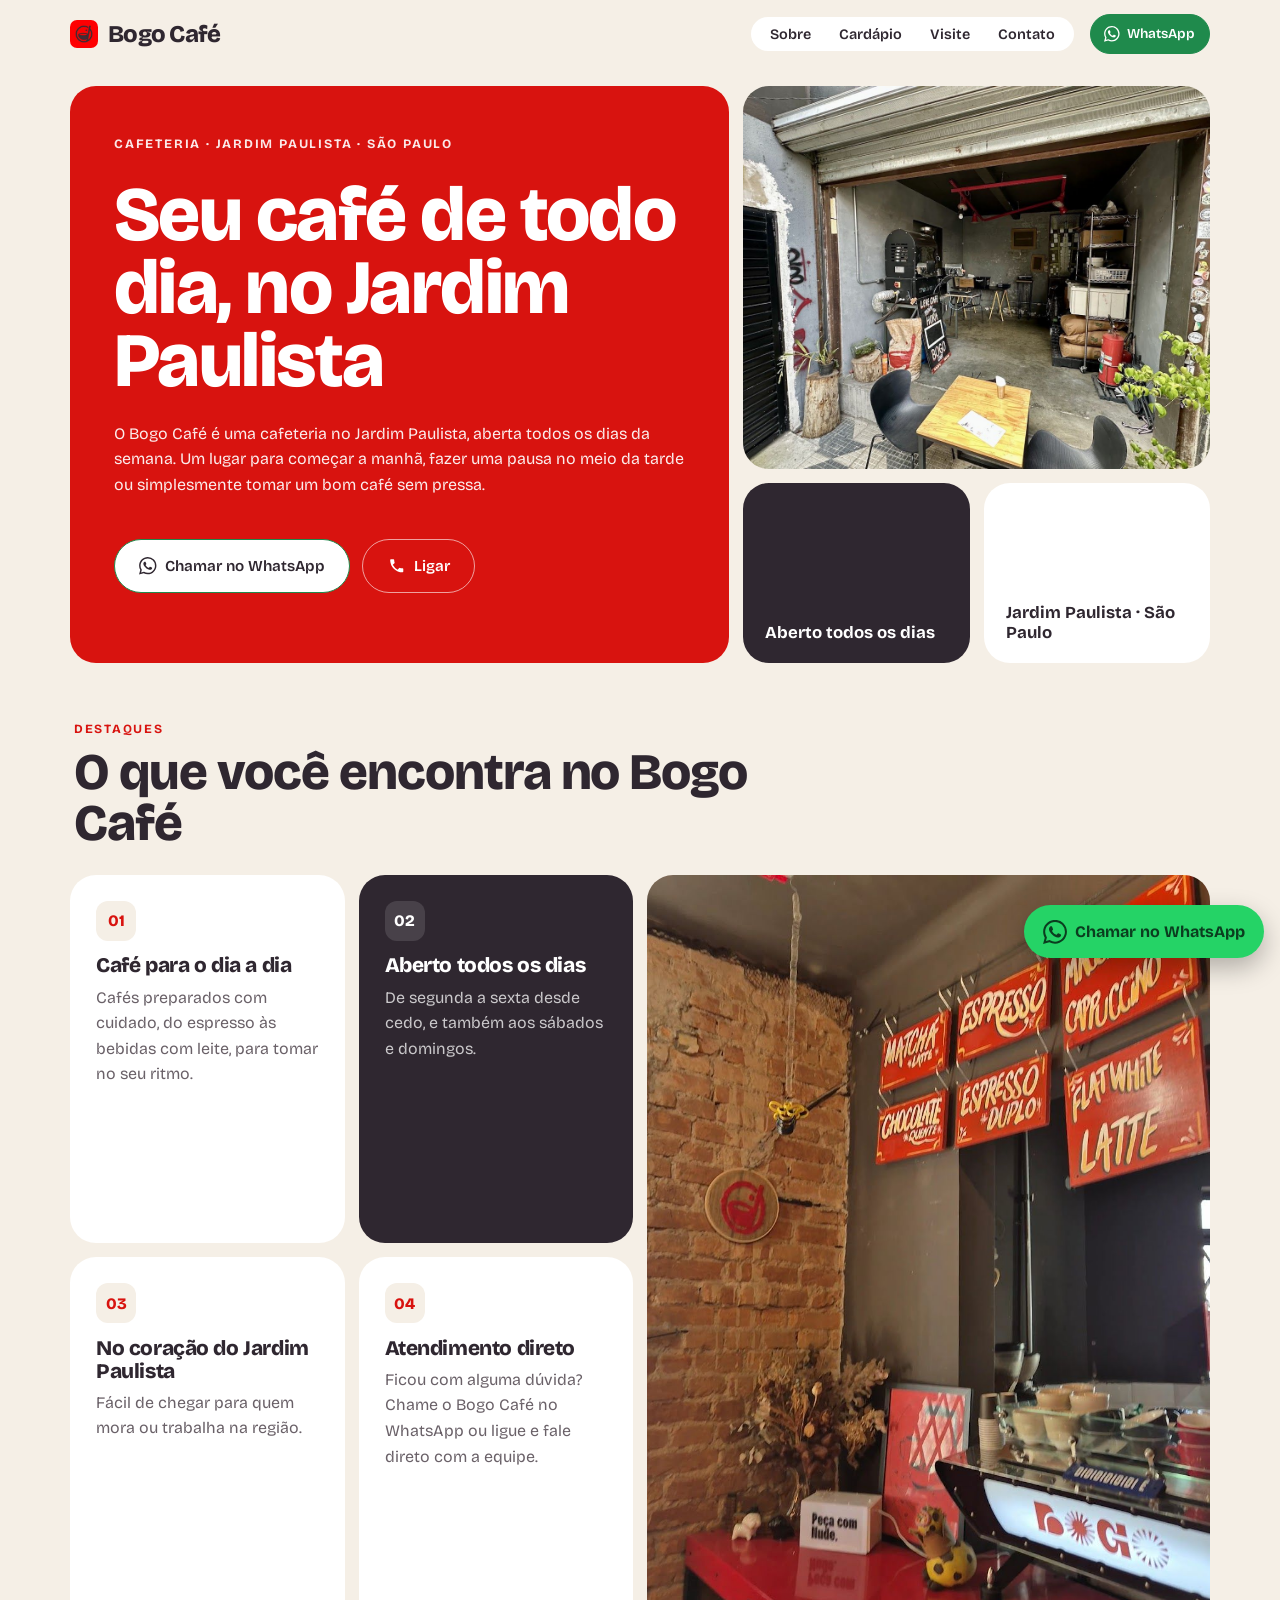
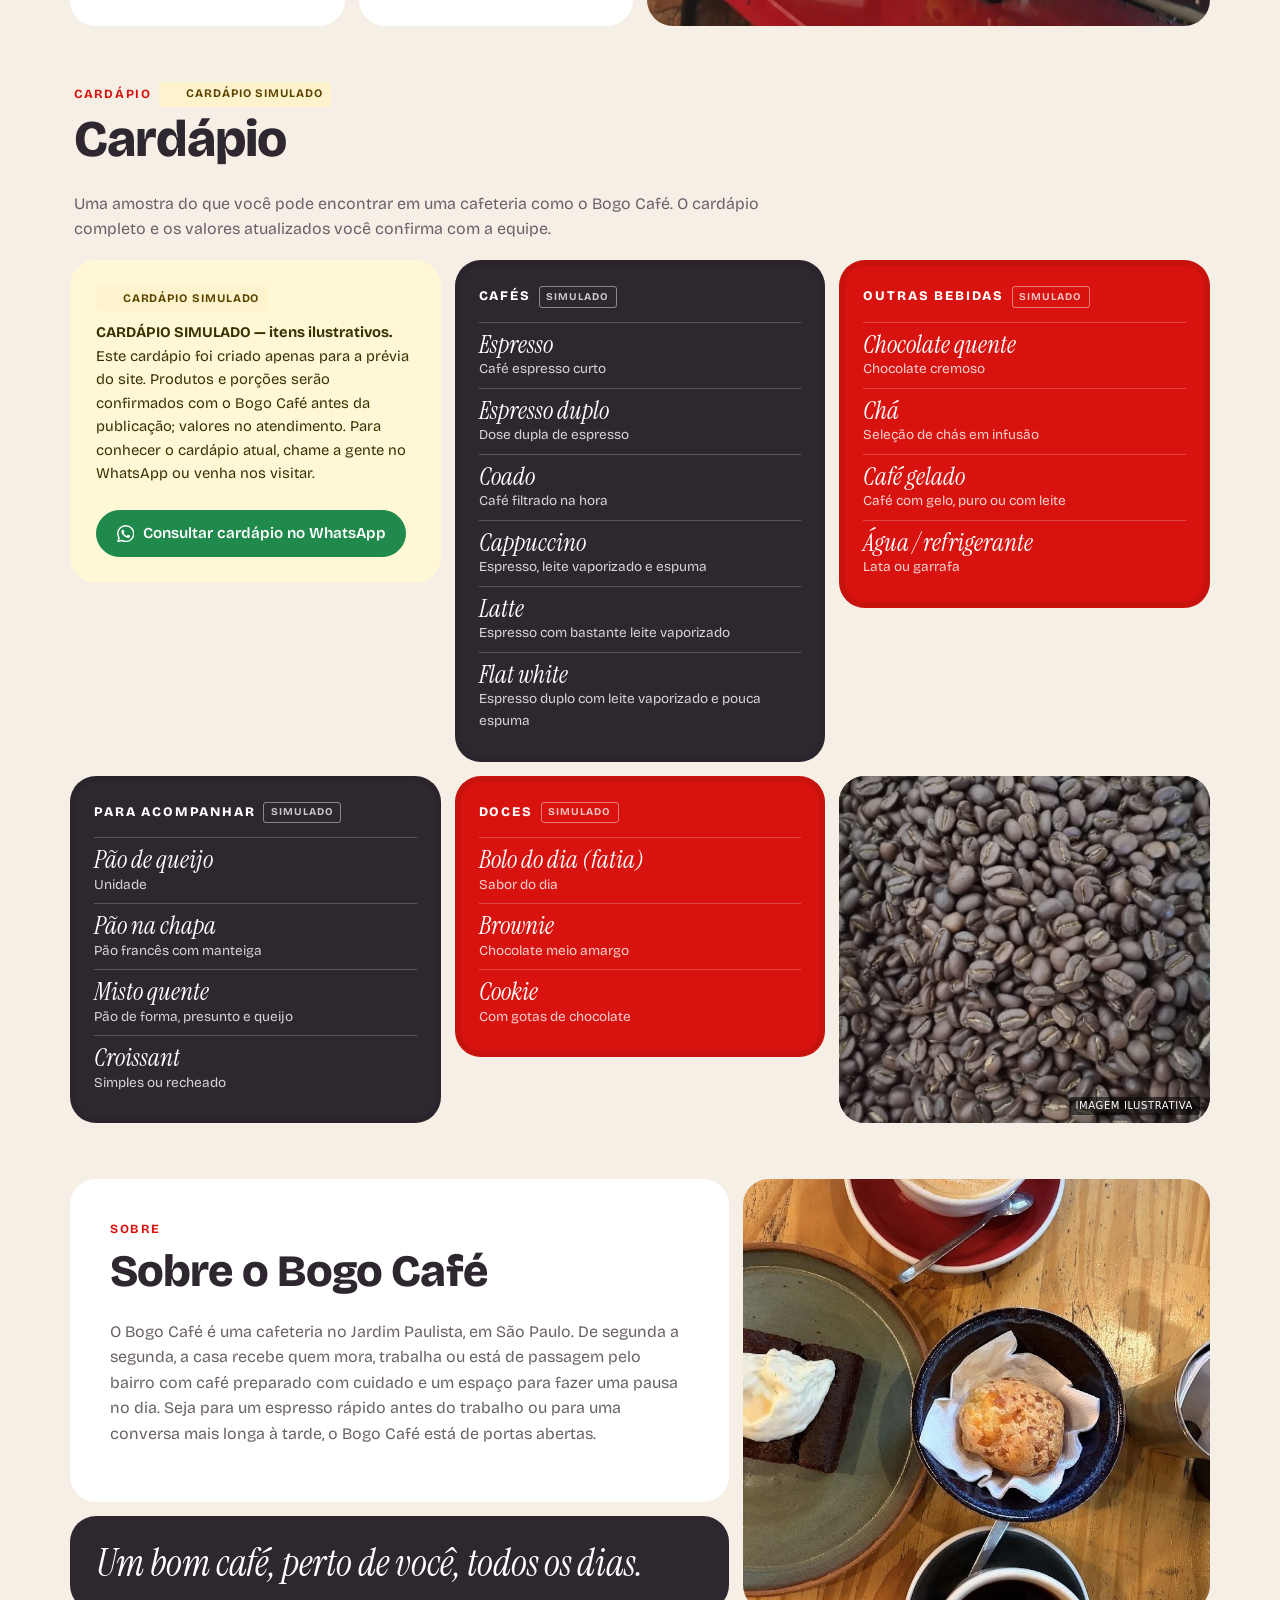
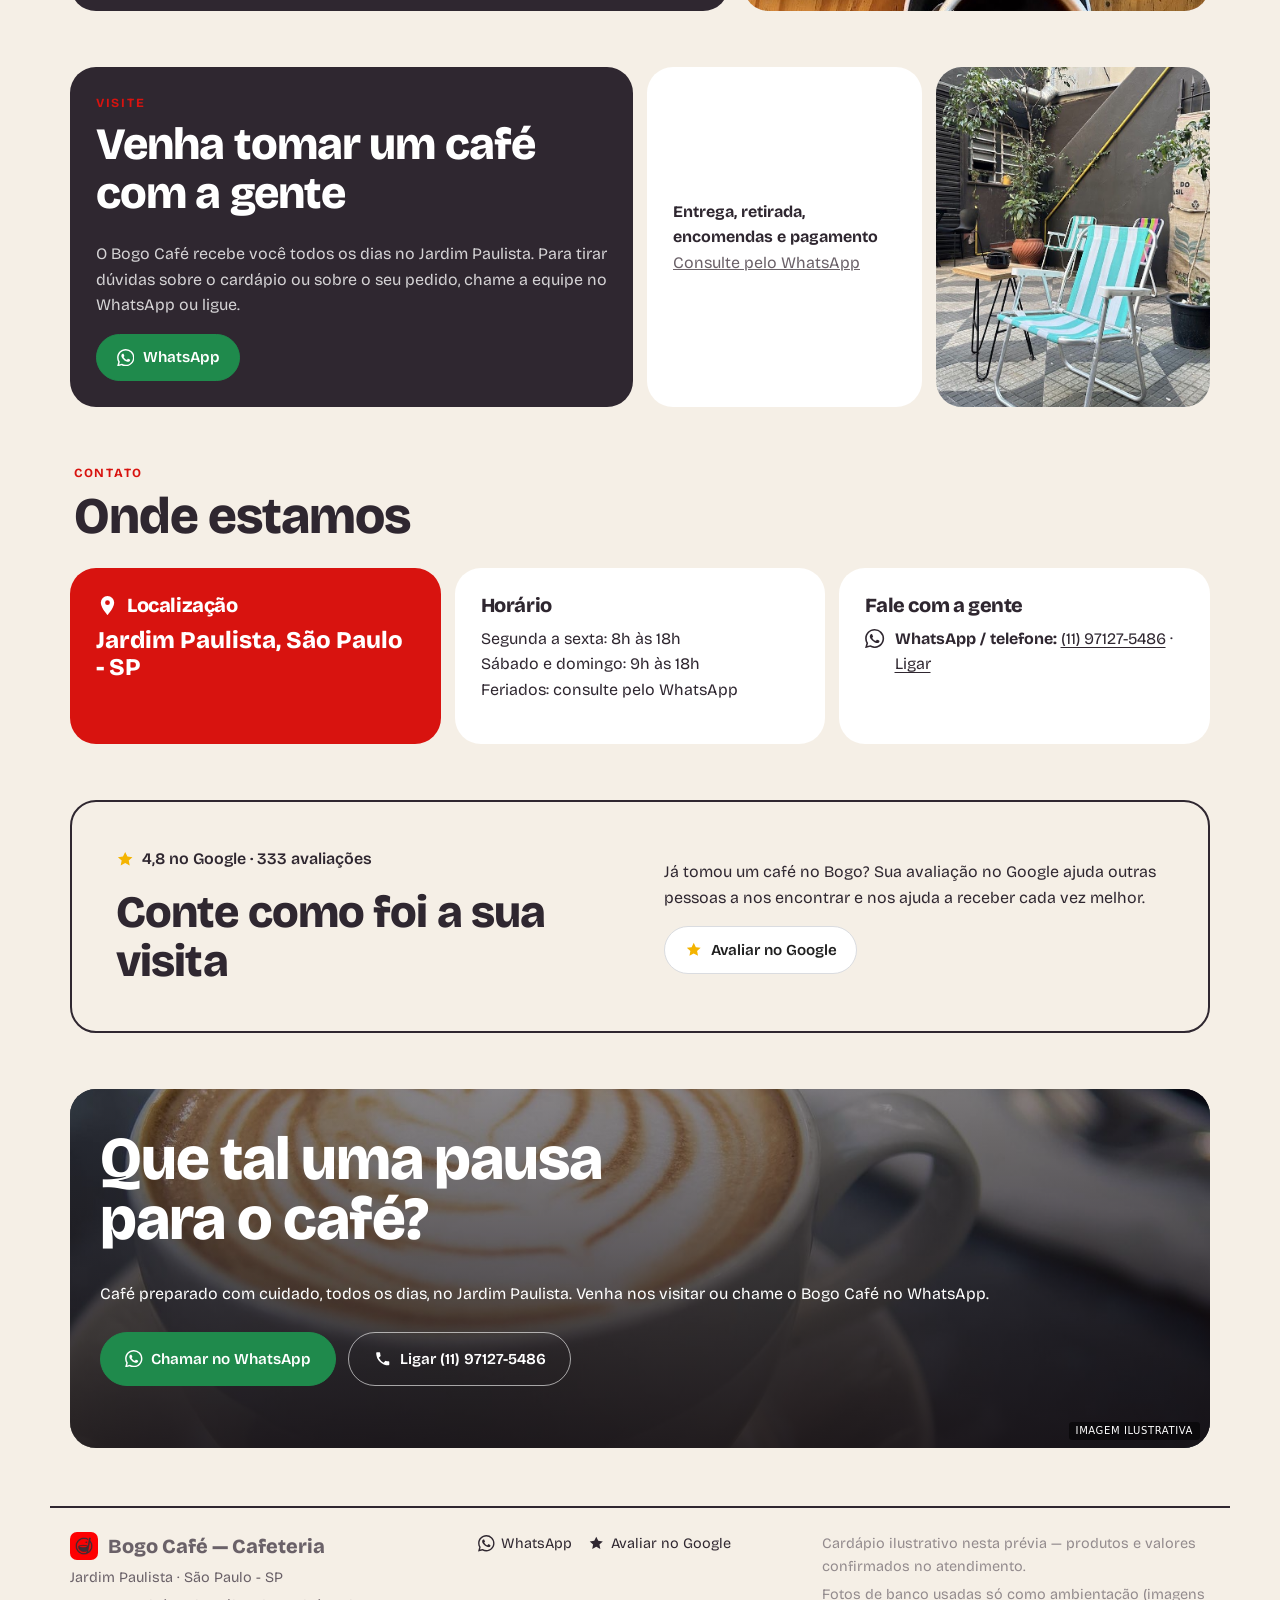
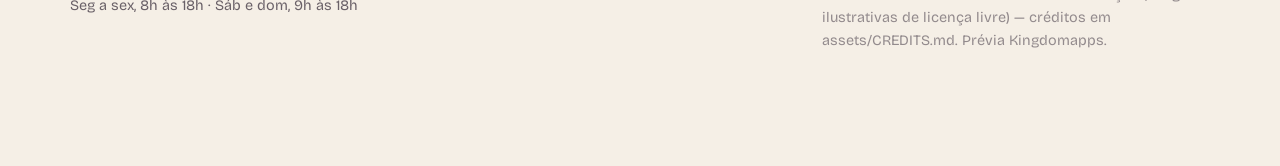
==== commit da4de88f: "publish: Bogo Café — 2 estruturas de layout (copy.md)" ====
--- a/v1/index.html
+++ b/v1/index.html
@@ -48,8 +48,8 @@
   <div class="wrap">
     <div class="e5-head"><p class="e5-kicker">Cardápio <span class="sim-badge">Cardápio simulado</span></p><h2 id="menu-title">Cardápio</h2><p>Uma amostra do que você pode encontrar em uma cafeteria como o Bogo Café. O cardápio completo e os valores atualizados você confirma com a equipe.</p></div>
     <div class="e5-grid e5-boards">
-      <div class="e5-b e5-notice sim-notice" role="note"><span class="sim-badge">Cardápio simulado</span><p><strong>CARDÁPIO SIMULADO — itens e preços ilustrativos.</strong> Este cardápio foi criado apenas para a prévia do site. Produtos, porções e valores serão confirmados com o Bogo Café antes da publicação. Para conhecer o cardápio atual, chame a gente no WhatsApp ou venha nos visitar.</p><a class="btn btn-wa" href="https://wa.me/5511971275486?text=Ol%C3%A1%21%20Vim%20pelo%20site%20do%20Bogo%20Caf%C3%A9%20e%20gostaria%20de%20mais%20informa%C3%A7%C3%B5es." target="_blank" rel="noopener"><svg viewBox="0 0 24 24" aria-hidden="true" focusable="false"><path fill="currentColor" d="M17.47 14.38c-.3-.15-1.76-.87-2.03-.97-.27-.1-.47-.15-.67.15-.2.3-.77.97-.94 1.16-.17.2-.35.22-.64.07-.3-.15-1.26-.46-2.39-1.47-.88-.79-1.48-1.76-1.65-2.06-.17-.3-.02-.46.13-.6.13-.14.3-.35.45-.52.15-.17.2-.3.3-.5.1-.2.05-.37-.03-.52-.07-.15-.67-1.61-.92-2.2-.24-.58-.49-.5-.67-.51h-.57c-.2 0-.52.07-.8.37-.27.3-1.04 1.02-1.04 2.48s1.07 2.88 1.21 3.07c.15.2 2.1 3.2 5.08 4.49.71.31 1.26.49 1.7.63.71.22 1.36.19 1.87.12.57-.09 1.76-.72 2-1.41.25-.7.25-1.29.18-1.41-.08-.13-.27-.2-.57-.35zM12.05 21.78a9.87 9.87 0 0 1-5.03-1.38l-.36-.21-3.74.98 1-3.65-.24-.37a9.86 9.86 0 0 1-1.51-5.26c0-5.45 4.44-9.88 9.89-9.88 2.64 0 5.12 1.03 6.99 2.9a9.83 9.83 0 0 1 2.89 6.99c0 5.45-4.44 9.88-9.89 9.88zm8.41-18.3A11.82 11.82 0 0 0 12.05 0C5.5 0 .16 5.34.16 11.89c0 2.1.55 4.14 1.59 5.95L.06 24l6.3-1.65a11.88 11.88 0 0 0 5.69 1.45c6.55 0 11.89-5.34 11.89-11.89 0-3.18-1.24-6.17-3.48-8.41z"/></svg><span>Consultar cardápio no WhatsApp</span></a></div>
-      <div class="e5-b e5-board"><h3>Cafés <span class="sim-tag">Simulado</span></h3><ul><li><span class="e5-dish">Espresso</span><span class="e5-dish-price">R$ 7</span><span class="e5-dish-desc">Café espresso curto</span></li><li><span class="e5-dish">Espresso duplo</span><span class="e5-dish-price">R$ 10</span><span class="e5-dish-desc">Dose dupla de espresso</span></li><li><span class="e5-dish">Coado</span><span class="e5-dish-price">R$ 10</span><span class="e5-dish-desc">Café filtrado na hora</span></li><li><span class="e5-dish">Cappuccino</span><span class="e5-dish-price">R$ 13</span><span class="e5-dish-desc">Espresso, leite vaporizado e espuma</span></li><li><span class="e5-dish">Latte</span><span class="e5-dish-price">R$ 14</span><span class="e5-dish-desc">Espresso com bastante leite vaporizado</span></li><li><span class="e5-dish">Flat white</span><span class="e5-dish-price">R$ 15</span><span class="e5-dish-desc">Espresso duplo com leite vaporizado e pouca espuma</span></li></ul></div><div class="e5-b e5-board"><h3>Outras bebidas <span class="sim-tag">Simulado</span></h3><ul><li><span class="e5-dish">Chocolate quente</span><span class="e5-dish-price">R$ 15</span><span class="e5-dish-desc">Chocolate cremoso</span></li><li><span class="e5-dish">Chá</span><span class="e5-dish-price">R$ 10</span><span class="e5-dish-desc">Seleção de chás em infusão</span></li><li><span class="e5-dish">Café gelado</span><span class="e5-dish-price">R$ 14</span><span class="e5-dish-desc">Café com gelo, puro ou com leite</span></li><li><span class="e5-dish">Água / refrigerante</span><span class="e5-dish-price">R$ 6</span><span class="e5-dish-desc">Lata ou garrafa</span></li></ul></div><div class="e5-b e5-board"><h3>Para acompanhar <span class="sim-tag">Simulado</span></h3><ul><li><span class="e5-dish">Pão de queijo</span><span class="e5-dish-price">R$ 8</span><span class="e5-dish-desc">Unidade</span></li><li><span class="e5-dish">Pão na chapa</span><span class="e5-dish-price">R$ 9</span><span class="e5-dish-desc">Pão francês com manteiga</span></li><li><span class="e5-dish">Misto quente</span><span class="e5-dish-price">R$ 16</span><span class="e5-dish-desc">Pão de forma, presunto e queijo</span></li><li><span class="e5-dish">Croissant</span><span class="e5-dish-price">R$ 14</span><span class="e5-dish-desc">Simples ou recheado</span></li></ul></div><div class="e5-b e5-board"><h3>Doces <span class="sim-tag">Simulado</span></h3><ul><li><span class="e5-dish">Bolo do dia (fatia)</span><span class="e5-dish-price">R$ 14</span><span class="e5-dish-desc">Sabor do dia</span></li><li><span class="e5-dish">Brownie</span><span class="e5-dish-price">R$ 12</span><span class="e5-dish-desc">Chocolate meio amargo</span></li><li><span class="e5-dish">Cookie</span><span class="e5-dish-price">R$ 9</span><span class="e5-dish-desc">Com gotas de chocolate</span></li></ul></div>
+      <div class="e5-b e5-notice sim-notice" role="note"><span class="sim-badge">Cardápio simulado</span><p><strong>CARDÁPIO SIMULADO — itens ilustrativos.</strong> Este cardápio foi criado apenas para a prévia do site. Produtos e porções serão confirmados com o Bogo Café antes da publicação; valores no atendimento. Para conhecer o cardápio atual, chame a gente no WhatsApp ou venha nos visitar.</p><a class="btn btn-wa" href="https://wa.me/5511971275486?text=Ol%C3%A1%21%20Vim%20pelo%20site%20do%20Bogo%20Caf%C3%A9%20e%20gostaria%20de%20mais%20informa%C3%A7%C3%B5es." target="_blank" rel="noopener"><svg viewBox="0 0 24 24" aria-hidden="true" focusable="false"><path fill="currentColor" d="M17.47 14.38c-.3-.15-1.76-.87-2.03-.97-.27-.1-.47-.15-.67.15-.2.3-.77.97-.94 1.16-.17.2-.35.22-.64.07-.3-.15-1.26-.46-2.39-1.47-.88-.79-1.48-1.76-1.65-2.06-.17-.3-.02-.46.13-.6.13-.14.3-.35.45-.52.15-.17.2-.3.3-.5.1-.2.05-.37-.03-.52-.07-.15-.67-1.61-.92-2.2-.24-.58-.49-.5-.67-.51h-.57c-.2 0-.52.07-.8.37-.27.3-1.04 1.02-1.04 2.48s1.07 2.88 1.21 3.07c.15.2 2.1 3.2 5.08 4.49.71.31 1.26.49 1.7.63.71.22 1.36.19 1.87.12.57-.09 1.76-.72 2-1.41.25-.7.25-1.29.18-1.41-.08-.13-.27-.2-.57-.35zM12.05 21.78a9.87 9.87 0 0 1-5.03-1.38l-.36-.21-3.74.98 1-3.65-.24-.37a9.86 9.86 0 0 1-1.51-5.26c0-5.45 4.44-9.88 9.89-9.88 2.64 0 5.12 1.03 6.99 2.9a9.83 9.83 0 0 1 2.89 6.99c0 5.45-4.44 9.88-9.89 9.88zm8.41-18.3A11.82 11.82 0 0 0 12.05 0C5.5 0 .16 5.34.16 11.89c0 2.1.55 4.14 1.59 5.95L.06 24l6.3-1.65a11.88 11.88 0 0 0 5.69 1.45c6.55 0 11.89-5.34 11.89-11.89 0-3.18-1.24-6.17-3.48-8.41z"/></svg><span>Consultar cardápio no WhatsApp</span></a></div>
+      <div class="e5-b e5-board"><h3>Cafés <span class="sim-tag">Simulado</span></h3><ul><li><span class="e5-dish">Espresso</span><span class="e5-dish-desc">Café espresso curto</span></li><li><span class="e5-dish">Espresso duplo</span><span class="e5-dish-desc">Dose dupla de espresso</span></li><li><span class="e5-dish">Coado</span><span class="e5-dish-desc">Café filtrado na hora</span></li><li><span class="e5-dish">Cappuccino</span><span class="e5-dish-desc">Espresso, leite vaporizado e espuma</span></li><li><span class="e5-dish">Latte</span><span class="e5-dish-desc">Espresso com bastante leite vaporizado</span></li><li><span class="e5-dish">Flat white</span><span class="e5-dish-desc">Espresso duplo com leite vaporizado e pouca espuma</span></li></ul></div><div class="e5-b e5-board"><h3>Outras bebidas <span class="sim-tag">Simulado</span></h3><ul><li><span class="e5-dish">Chocolate quente</span><span class="e5-dish-desc">Chocolate cremoso</span></li><li><span class="e5-dish">Chá</span><span class="e5-dish-desc">Seleção de chás em infusão</span></li><li><span class="e5-dish">Café gelado</span><span class="e5-dish-desc">Café com gelo, puro ou com leite</span></li><li><span class="e5-dish">Água / refrigerante</span><span class="e5-dish-desc">Lata ou garrafa</span></li></ul></div><div class="e5-b e5-board"><h3>Para acompanhar <span class="sim-tag">Simulado</span></h3><ul><li><span class="e5-dish">Pão de queijo</span><span class="e5-dish-desc">Unidade</span></li><li><span class="e5-dish">Pão na chapa</span><span class="e5-dish-desc">Pão francês com manteiga</span></li><li><span class="e5-dish">Misto quente</span><span class="e5-dish-desc">Pão de forma, presunto e queijo</span></li><li><span class="e5-dish">Croissant</span><span class="e5-dish-desc">Simples ou recheado</span></li></ul></div><div class="e5-b e5-board"><h3>Doces <span class="sim-tag">Simulado</span></h3><ul><li><span class="e5-dish">Bolo do dia (fatia)</span><span class="e5-dish-desc">Sabor do dia</span></li><li><span class="e5-dish">Brownie</span><span class="e5-dish-desc">Chocolate meio amargo</span></li><li><span class="e5-dish">Cookie</span><span class="e5-dish-desc">Com gotas de chocolate</span></li></ul></div>
       <div class="e5-b e5-amb"><div class="amb amb-menu" style="--amb:url('../assets/img/ambiente-coffee-beans-roasted.jpg')" aria-hidden="true"><span class="amb-tag">Imagem ilustrativa</span></div></div>
     </div>
   </div>
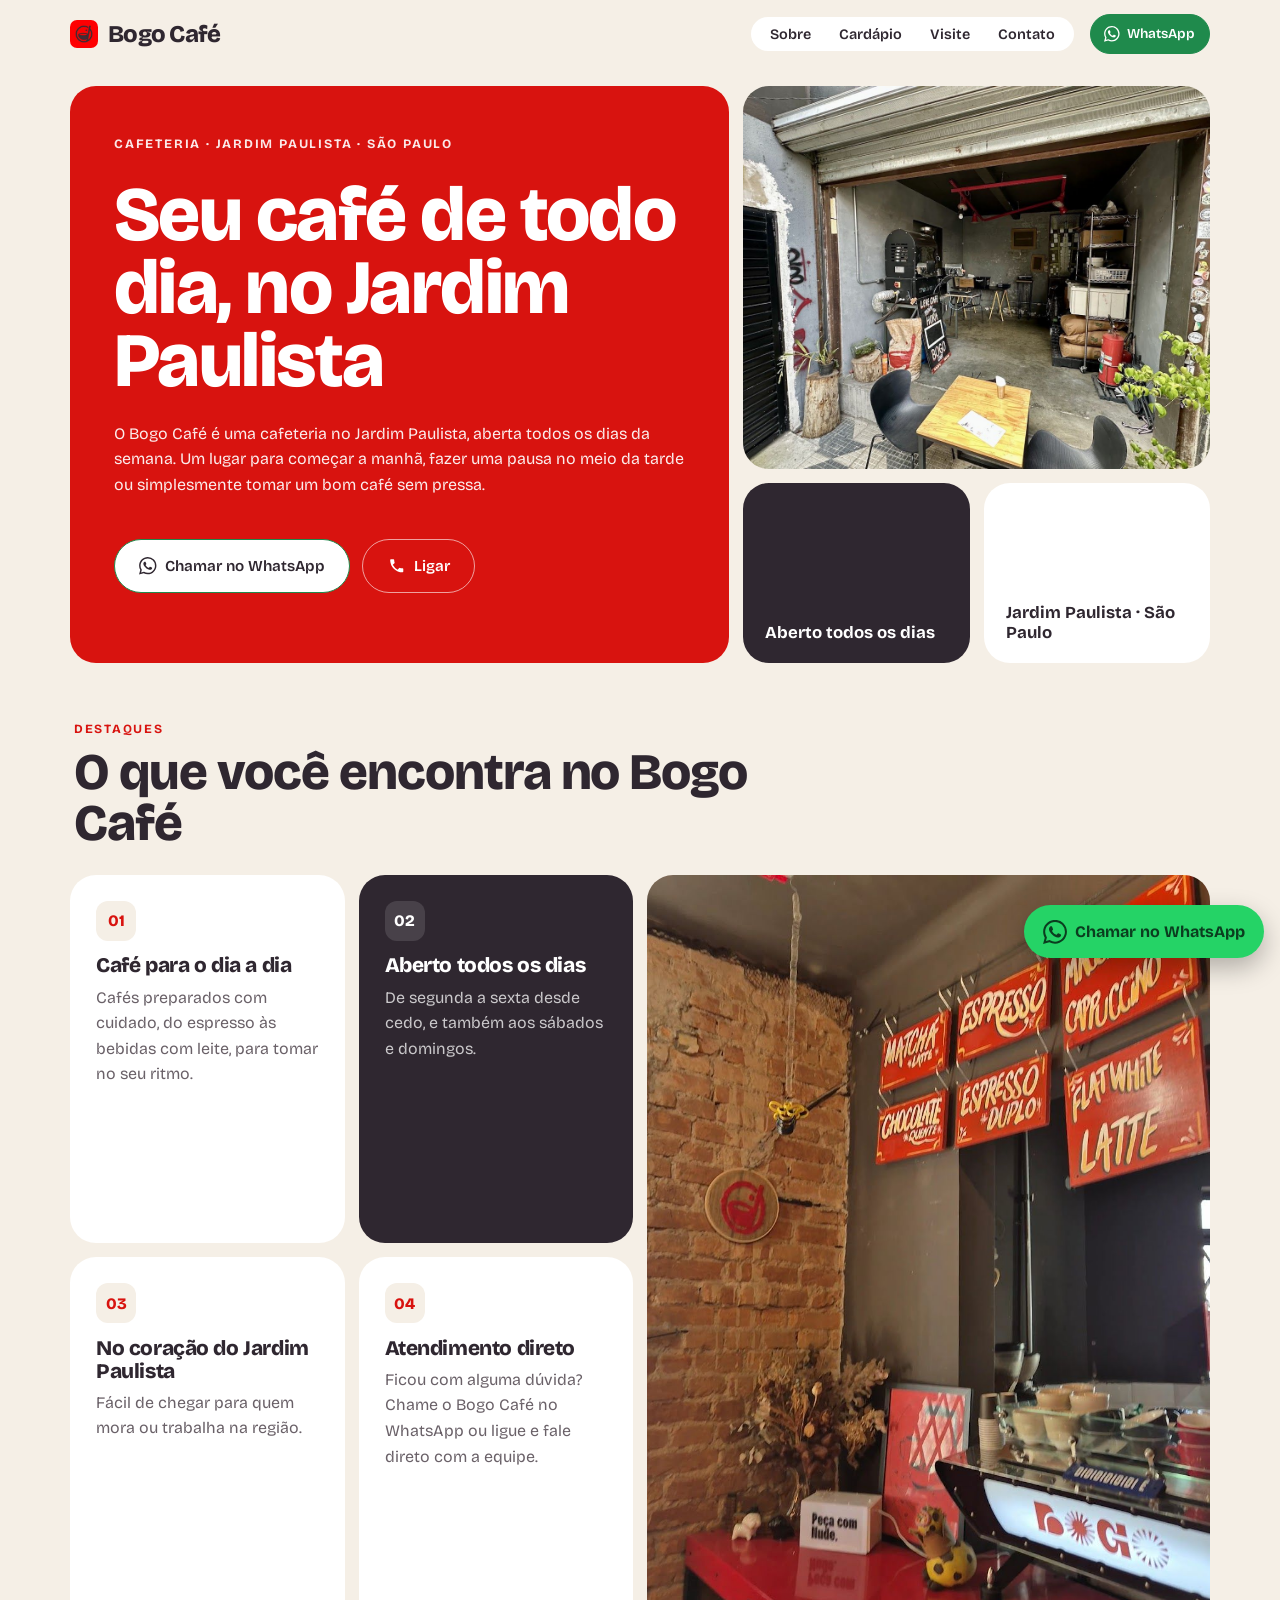
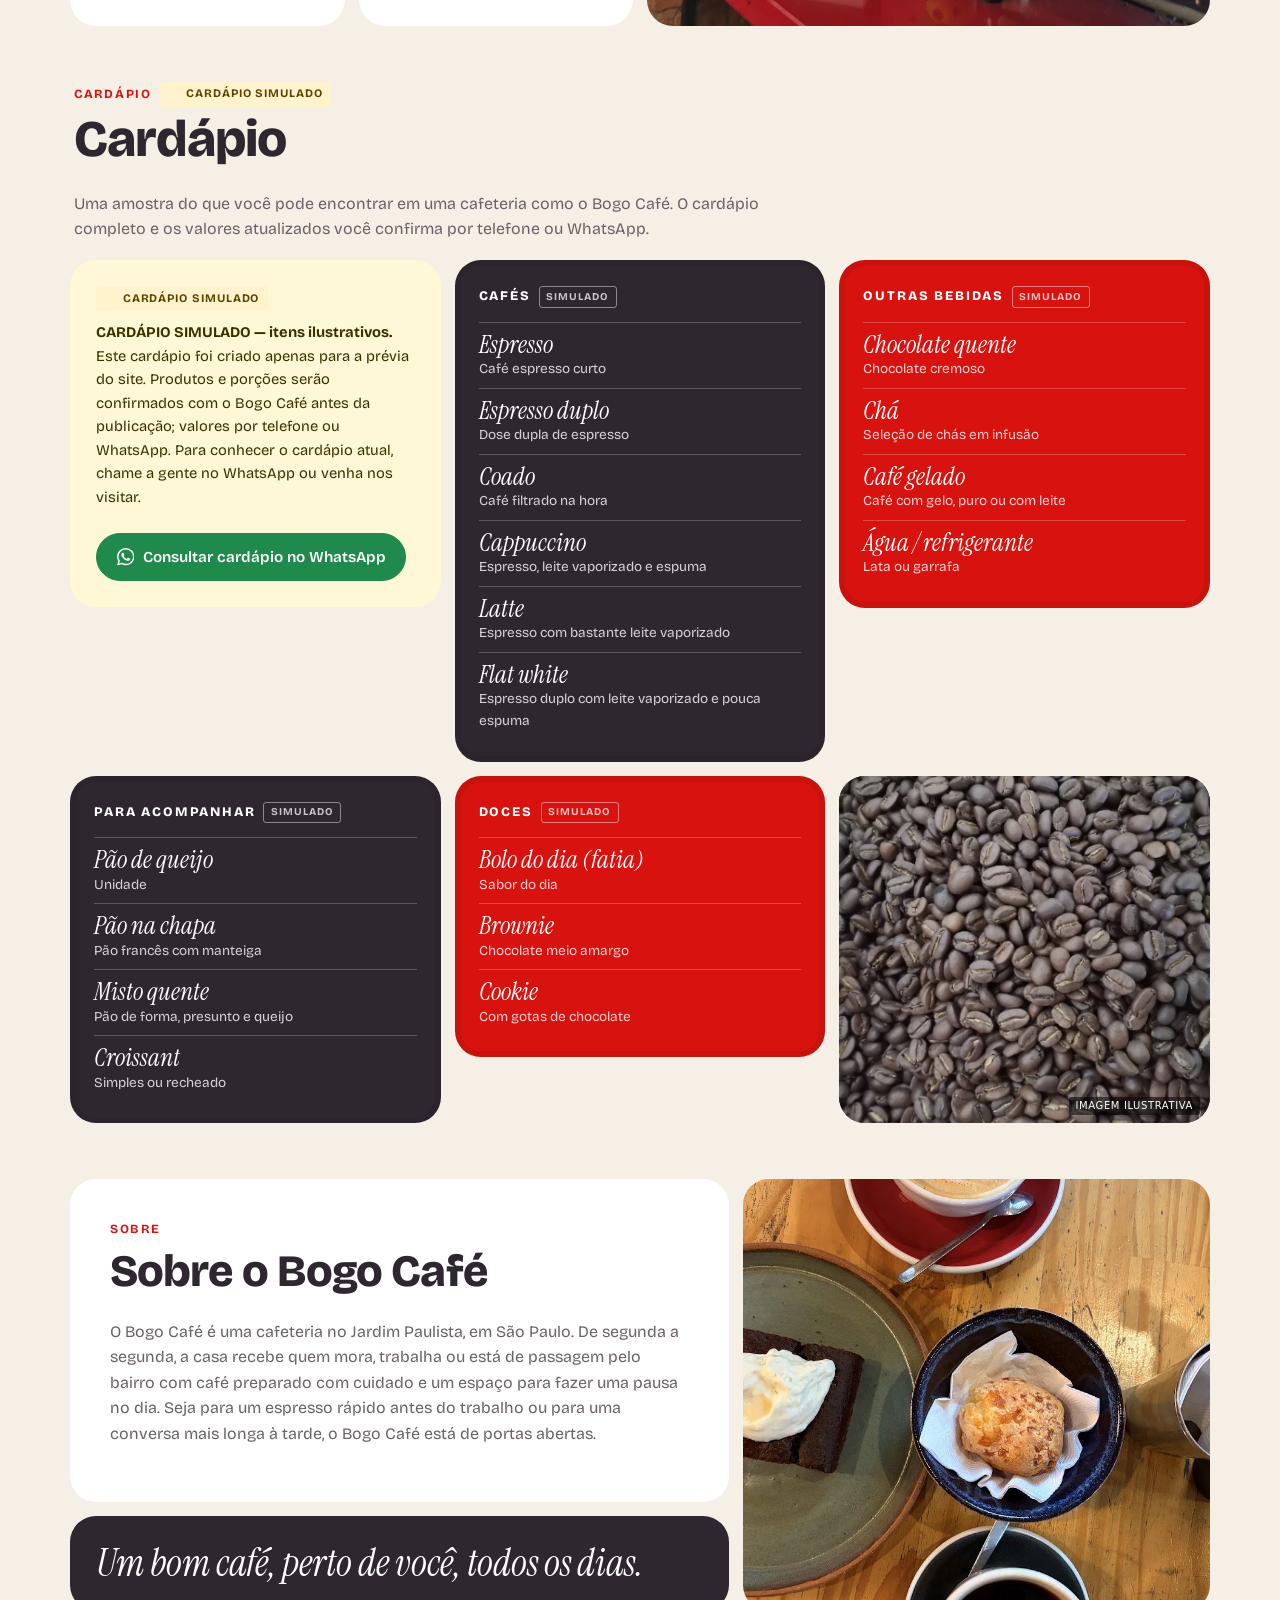
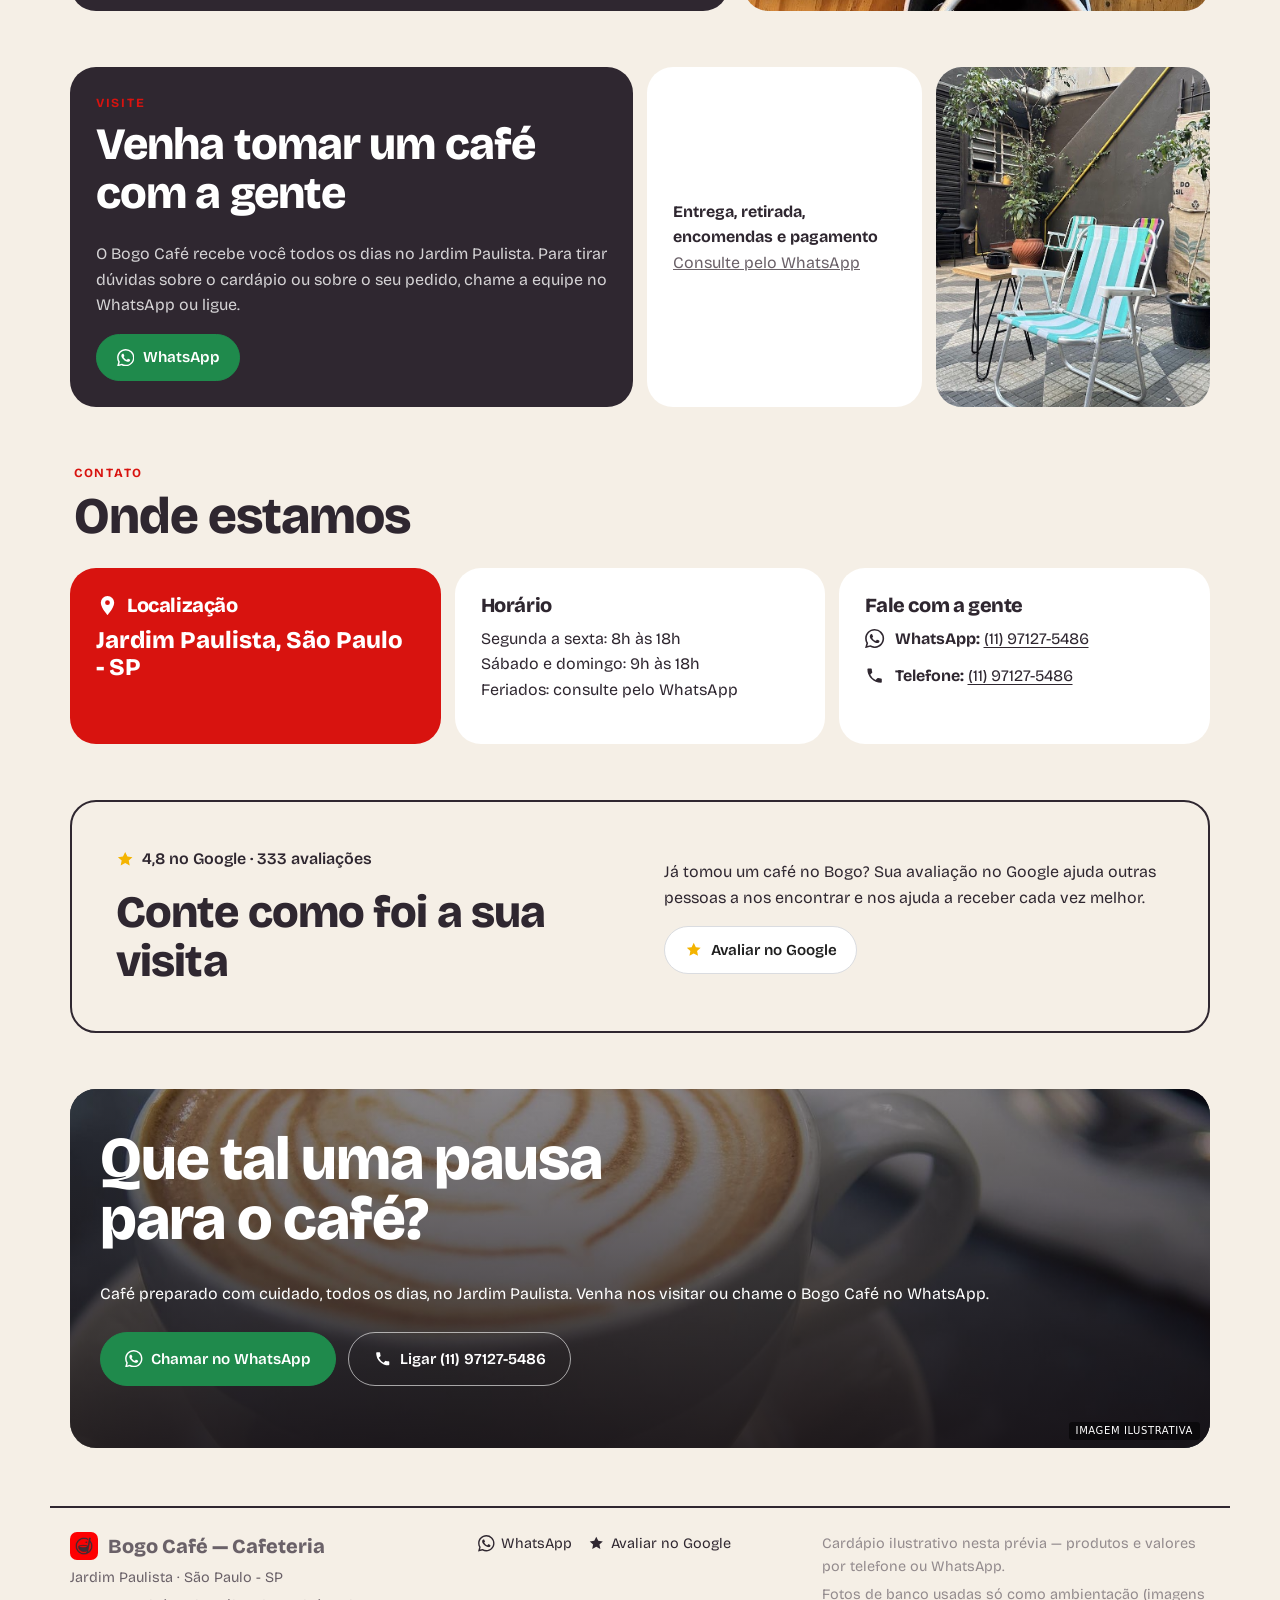
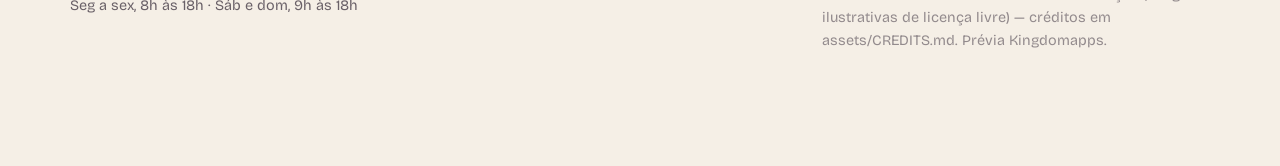
==== commit 0f231887: "publish: Bogo Café — 2 estruturas de layout (copy.md)" ====
--- a/v1/index.html
+++ b/v1/index.html
@@ -46,9 +46,9 @@
 </section>
 <section class="e5-sec e5-menu" id="cardapio" aria-labelledby="menu-title">
   <div class="wrap">
-    <div class="e5-head"><p class="e5-kicker">Cardápio <span class="sim-badge">Cardápio simulado</span></p><h2 id="menu-title">Cardápio</h2><p>Uma amostra do que você pode encontrar em uma cafeteria como o Bogo Café. O cardápio completo e os valores atualizados você confirma com a equipe.</p></div>
+    <div class="e5-head"><p class="e5-kicker">Cardápio <span class="sim-badge">Cardápio simulado</span></p><h2 id="menu-title">Cardápio</h2><p>Uma amostra do que você pode encontrar em uma cafeteria como o Bogo Café. O cardápio completo e os valores atualizados você confirma por telefone ou WhatsApp.</p></div>
     <div class="e5-grid e5-boards">
-      <div class="e5-b e5-notice sim-notice" role="note"><span class="sim-badge">Cardápio simulado</span><p><strong>CARDÁPIO SIMULADO — itens ilustrativos.</strong> Este cardápio foi criado apenas para a prévia do site. Produtos e porções serão confirmados com o Bogo Café antes da publicação; valores no atendimento. Para conhecer o cardápio atual, chame a gente no WhatsApp ou venha nos visitar.</p><a class="btn btn-wa" href="https://wa.me/5511971275486?text=Ol%C3%A1%21%20Vim%20pelo%20site%20do%20Bogo%20Caf%C3%A9%20e%20gostaria%20de%20mais%20informa%C3%A7%C3%B5es." target="_blank" rel="noopener"><svg viewBox="0 0 24 24" aria-hidden="true" focusable="false"><path fill="currentColor" d="M17.47 14.38c-.3-.15-1.76-.87-2.03-.97-.27-.1-.47-.15-.67.15-.2.3-.77.97-.94 1.16-.17.2-.35.22-.64.07-.3-.15-1.26-.46-2.39-1.47-.88-.79-1.48-1.76-1.65-2.06-.17-.3-.02-.46.13-.6.13-.14.3-.35.45-.52.15-.17.2-.3.3-.5.1-.2.05-.37-.03-.52-.07-.15-.67-1.61-.92-2.2-.24-.58-.49-.5-.67-.51h-.57c-.2 0-.52.07-.8.37-.27.3-1.04 1.02-1.04 2.48s1.07 2.88 1.21 3.07c.15.2 2.1 3.2 5.08 4.49.71.31 1.26.49 1.7.63.71.22 1.36.19 1.87.12.57-.09 1.76-.72 2-1.41.25-.7.25-1.29.18-1.41-.08-.13-.27-.2-.57-.35zM12.05 21.78a9.87 9.87 0 0 1-5.03-1.38l-.36-.21-3.74.98 1-3.65-.24-.37a9.86 9.86 0 0 1-1.51-5.26c0-5.45 4.44-9.88 9.89-9.88 2.64 0 5.12 1.03 6.99 2.9a9.83 9.83 0 0 1 2.89 6.99c0 5.45-4.44 9.88-9.89 9.88zm8.41-18.3A11.82 11.82 0 0 0 12.05 0C5.5 0 .16 5.34.16 11.89c0 2.1.55 4.14 1.59 5.95L.06 24l6.3-1.65a11.88 11.88 0 0 0 5.69 1.45c6.55 0 11.89-5.34 11.89-11.89 0-3.18-1.24-6.17-3.48-8.41z"/></svg><span>Consultar cardápio no WhatsApp</span></a></div>
+      <div class="e5-b e5-notice sim-notice" role="note"><span class="sim-badge">Cardápio simulado</span><p><strong>CARDÁPIO SIMULADO — itens ilustrativos.</strong> Este cardápio foi criado apenas para a prévia do site. Produtos e porções serão confirmados com o Bogo Café antes da publicação; valores por telefone ou WhatsApp. Para conhecer o cardápio atual, chame a gente no WhatsApp ou venha nos visitar.</p><a class="btn btn-wa" href="https://wa.me/5511971275486?text=Ol%C3%A1%21%20Vim%20pelo%20site%20do%20Bogo%20Caf%C3%A9%20e%20gostaria%20de%20mais%20informa%C3%A7%C3%B5es." target="_blank" rel="noopener"><svg viewBox="0 0 24 24" aria-hidden="true" focusable="false"><path fill="currentColor" d="M17.47 14.38c-.3-.15-1.76-.87-2.03-.97-.27-.1-.47-.15-.67.15-.2.3-.77.97-.94 1.16-.17.2-.35.22-.64.07-.3-.15-1.26-.46-2.39-1.47-.88-.79-1.48-1.76-1.65-2.06-.17-.3-.02-.46.13-.6.13-.14.3-.35.45-.52.15-.17.2-.3.3-.5.1-.2.05-.37-.03-.52-.07-.15-.67-1.61-.92-2.2-.24-.58-.49-.5-.67-.51h-.57c-.2 0-.52.07-.8.37-.27.3-1.04 1.02-1.04 2.48s1.07 2.88 1.21 3.07c.15.2 2.1 3.2 5.08 4.49.71.31 1.26.49 1.7.63.71.22 1.36.19 1.87.12.57-.09 1.76-.72 2-1.41.25-.7.25-1.29.18-1.41-.08-.13-.27-.2-.57-.35zM12.05 21.78a9.87 9.87 0 0 1-5.03-1.38l-.36-.21-3.74.98 1-3.65-.24-.37a9.86 9.86 0 0 1-1.51-5.26c0-5.45 4.44-9.88 9.89-9.88 2.64 0 5.12 1.03 6.99 2.9a9.83 9.83 0 0 1 2.89 6.99c0 5.45-4.44 9.88-9.89 9.88zm8.41-18.3A11.82 11.82 0 0 0 12.05 0C5.5 0 .16 5.34.16 11.89c0 2.1.55 4.14 1.59 5.95L.06 24l6.3-1.65a11.88 11.88 0 0 0 5.69 1.45c6.55 0 11.89-5.34 11.89-11.89 0-3.18-1.24-6.17-3.48-8.41z"/></svg><span>Consultar cardápio no WhatsApp</span></a></div>
       <div class="e5-b e5-board"><h3>Cafés <span class="sim-tag">Simulado</span></h3><ul><li><span class="e5-dish">Espresso</span><span class="e5-dish-desc">Café espresso curto</span></li><li><span class="e5-dish">Espresso duplo</span><span class="e5-dish-desc">Dose dupla de espresso</span></li><li><span class="e5-dish">Coado</span><span class="e5-dish-desc">Café filtrado na hora</span></li><li><span class="e5-dish">Cappuccino</span><span class="e5-dish-desc">Espresso, leite vaporizado e espuma</span></li><li><span class="e5-dish">Latte</span><span class="e5-dish-desc">Espresso com bastante leite vaporizado</span></li><li><span class="e5-dish">Flat white</span><span class="e5-dish-desc">Espresso duplo com leite vaporizado e pouca espuma</span></li></ul></div><div class="e5-b e5-board"><h3>Outras bebidas <span class="sim-tag">Simulado</span></h3><ul><li><span class="e5-dish">Chocolate quente</span><span class="e5-dish-desc">Chocolate cremoso</span></li><li><span class="e5-dish">Chá</span><span class="e5-dish-desc">Seleção de chás em infusão</span></li><li><span class="e5-dish">Café gelado</span><span class="e5-dish-desc">Café com gelo, puro ou com leite</span></li><li><span class="e5-dish">Água / refrigerante</span><span class="e5-dish-desc">Lata ou garrafa</span></li></ul></div><div class="e5-b e5-board"><h3>Para acompanhar <span class="sim-tag">Simulado</span></h3><ul><li><span class="e5-dish">Pão de queijo</span><span class="e5-dish-desc">Unidade</span></li><li><span class="e5-dish">Pão na chapa</span><span class="e5-dish-desc">Pão francês com manteiga</span></li><li><span class="e5-dish">Misto quente</span><span class="e5-dish-desc">Pão de forma, presunto e queijo</span></li><li><span class="e5-dish">Croissant</span><span class="e5-dish-desc">Simples ou recheado</span></li></ul></div><div class="e5-b e5-board"><h3>Doces <span class="sim-tag">Simulado</span></h3><ul><li><span class="e5-dish">Bolo do dia (fatia)</span><span class="e5-dish-desc">Sabor do dia</span></li><li><span class="e5-dish">Brownie</span><span class="e5-dish-desc">Chocolate meio amargo</span></li><li><span class="e5-dish">Cookie</span><span class="e5-dish-desc">Com gotas de chocolate</span></li></ul></div>
       <div class="e5-b e5-amb"><div class="amb amb-menu" style="--amb:url('../assets/img/ambiente-coffee-beans-roasted.jpg')" aria-hidden="true"><span class="amb-tag">Imagem ilustrativa</span></div></div>
     </div>
@@ -72,7 +72,7 @@
 <section class="e5-sec" id="contato" aria-labelledby="ct-title">
   <div class="wrap">
     <div class="e5-head"><p class="e5-kicker">Contato</p><h2 id="ct-title">Onde estamos</h2></div>
-    <div class="e5-grid e5-contact"><div class="ct-card ct-addr"><h3><svg viewBox="0 0 24 24" aria-hidden="true" focusable="false"><path fill="currentColor" d="M12 2a7 7 0 0 0-7 7c0 5.25 7 13 7 13s7-7.75 7-13a7 7 0 0 0-7-7zm0 9.5a2.5 2.5 0 1 1 0-5 2.5 2.5 0 0 1 0 5z"/></svg><span>Localização</span></h3><p>Jardim Paulista, São Paulo - SP</p></div><div class="ct-card ct-hours"><h3>Horário</h3><p>Segunda a sexta: 8h às 18h<br />Sábado e domingo: 9h às 18h<br />Feriados: consulte pelo WhatsApp</p><p class="open-badge" data-open-badge hidden></p></div><div class="ct-card"><h3>Fale com a gente</h3><ul class="ct-list"><li><svg viewBox="0 0 24 24" aria-hidden="true" focusable="false"><path fill="currentColor" d="M17.47 14.38c-.3-.15-1.76-.87-2.03-.97-.27-.1-.47-.15-.67.15-.2.3-.77.97-.94 1.16-.17.2-.35.22-.64.07-.3-.15-1.26-.46-2.39-1.47-.88-.79-1.48-1.76-1.65-2.06-.17-.3-.02-.46.13-.6.13-.14.3-.35.45-.52.15-.17.2-.3.3-.5.1-.2.05-.37-.03-.52-.07-.15-.67-1.61-.92-2.2-.24-.58-.49-.5-.67-.51h-.57c-.2 0-.52.07-.8.37-.27.3-1.04 1.02-1.04 2.48s1.07 2.88 1.21 3.07c.15.2 2.1 3.2 5.08 4.49.71.31 1.26.49 1.7.63.71.22 1.36.19 1.87.12.57-.09 1.76-.72 2-1.41.25-.7.25-1.29.18-1.41-.08-.13-.27-.2-.57-.35zM12.05 21.78a9.87 9.87 0 0 1-5.03-1.38l-.36-.21-3.74.98 1-3.65-.24-.37a9.86 9.86 0 0 1-1.51-5.26c0-5.45 4.44-9.88 9.89-9.88 2.64 0 5.12 1.03 6.99 2.9a9.83 9.83 0 0 1 2.89 6.99c0 5.45-4.44 9.88-9.89 9.88zm8.41-18.3A11.82 11.82 0 0 0 12.05 0C5.5 0 .16 5.34.16 11.89c0 2.1.55 4.14 1.59 5.95L.06 24l6.3-1.65a11.88 11.88 0 0 0 5.69 1.45c6.55 0 11.89-5.34 11.89-11.89 0-3.18-1.24-6.17-3.48-8.41z"/></svg><span><strong>WhatsApp / telefone:</strong> <a href="https://wa.me/5511971275486?text=Ol%C3%A1%21%20Vim%20pelo%20site%20do%20Bogo%20Caf%C3%A9%20e%20gostaria%20de%20mais%20informa%C3%A7%C3%B5es." target="_blank" rel="noopener">(11) 97127-5486</a> · <a href="tel:+5511971275486">Ligar</a></span></li></ul></div></div>
+    <div class="e5-grid e5-contact"><div class="ct-card ct-addr"><h3><svg viewBox="0 0 24 24" aria-hidden="true" focusable="false"><path fill="currentColor" d="M12 2a7 7 0 0 0-7 7c0 5.25 7 13 7 13s7-7.75 7-13a7 7 0 0 0-7-7zm0 9.5a2.5 2.5 0 1 1 0-5 2.5 2.5 0 0 1 0 5z"/></svg><span>Localização</span></h3><p>Jardim Paulista, São Paulo - SP</p></div><div class="ct-card ct-hours"><h3>Horário</h3><p>Segunda a sexta: 8h às 18h<br />Sábado e domingo: 9h às 18h<br />Feriados: consulte pelo WhatsApp</p><p class="open-badge" data-open-badge hidden></p></div><div class="ct-card"><h3>Fale com a gente</h3><ul class="ct-list"><li><svg viewBox="0 0 24 24" aria-hidden="true" focusable="false"><path fill="currentColor" d="M17.47 14.38c-.3-.15-1.76-.87-2.03-.97-.27-.1-.47-.15-.67.15-.2.3-.77.97-.94 1.16-.17.2-.35.22-.64.07-.3-.15-1.26-.46-2.39-1.47-.88-.79-1.48-1.76-1.65-2.06-.17-.3-.02-.46.13-.6.13-.14.3-.35.45-.52.15-.17.2-.3.3-.5.1-.2.05-.37-.03-.52-.07-.15-.67-1.61-.92-2.2-.24-.58-.49-.5-.67-.51h-.57c-.2 0-.52.07-.8.37-.27.3-1.04 1.02-1.04 2.48s1.07 2.88 1.21 3.07c.15.2 2.1 3.2 5.08 4.49.71.31 1.26.49 1.7.63.71.22 1.36.19 1.87.12.57-.09 1.76-.72 2-1.41.25-.7.25-1.29.18-1.41-.08-.13-.27-.2-.57-.35zM12.05 21.78a9.87 9.87 0 0 1-5.03-1.38l-.36-.21-3.74.98 1-3.65-.24-.37a9.86 9.86 0 0 1-1.51-5.26c0-5.45 4.44-9.88 9.89-9.88 2.64 0 5.12 1.03 6.99 2.9a9.83 9.83 0 0 1 2.89 6.99c0 5.45-4.44 9.88-9.89 9.88zm8.41-18.3A11.82 11.82 0 0 0 12.05 0C5.5 0 .16 5.34.16 11.89c0 2.1.55 4.14 1.59 5.95L.06 24l6.3-1.65a11.88 11.88 0 0 0 5.69 1.45c6.55 0 11.89-5.34 11.89-11.89 0-3.18-1.24-6.17-3.48-8.41z"/></svg><span><strong>WhatsApp:</strong> <a href="https://wa.me/5511971275486?text=Ol%C3%A1%21%20Vim%20pelo%20site%20do%20Bogo%20Caf%C3%A9%20e%20gostaria%20de%20mais%20informa%C3%A7%C3%B5es." target="_blank" rel="noopener">(11) 97127-5486</a></span></li><li><svg viewBox="0 0 24 24" aria-hidden="true" focusable="false"><path fill="currentColor" d="M6.6 10.8a15.1 15.1 0 0 0 6.6 6.6l2.2-2.2a1 1 0 0 1 1-.25 11.4 11.4 0 0 0 3.6.57 1 1 0 0 1 1 1V20a1 1 0 0 1-1 1A17 17 0 0 1 3 4a1 1 0 0 1 1-1h3.5a1 1 0 0 1 1 1c0 1.25.2 2.45.57 3.57a1 1 0 0 1-.25 1z"/></svg><span><strong>Telefone:</strong> <a href="tel:+5511971275486">(11) 97127-5486</a></span></li></ul></div></div>
   </div>
 </section>
 <section class="e5-sec e5-review-wrap" id="avaliar" aria-labelledby="av-title">
@@ -91,7 +91,7 @@
   <div class="wrap e5-foot">
     <div><p class="f-name"><img class="brand-mark e5-mark" src="../assets/img/mark.jpg" width="28" height="28" alt="" aria-hidden="true" /><span>Bogo Café — Cafeteria</span></p><p>Jardim Paulista · São Paulo - SP</p><p>Seg a sex, 8h às 18h · Sáb e dom, 9h às 18h</p></div>
     <nav class="f-links" aria-label="Links"><a href="https://wa.me/5511971275486?text=Ol%C3%A1%21%20Vim%20pelo%20site%20do%20Bogo%20Caf%C3%A9%20e%20gostaria%20de%20mais%20informa%C3%A7%C3%B5es." target="_blank" rel="noopener"><svg viewBox="0 0 24 24" aria-hidden="true" focusable="false"><path fill="currentColor" d="M17.47 14.38c-.3-.15-1.76-.87-2.03-.97-.27-.1-.47-.15-.67.15-.2.3-.77.97-.94 1.16-.17.2-.35.22-.64.07-.3-.15-1.26-.46-2.39-1.47-.88-.79-1.48-1.76-1.65-2.06-.17-.3-.02-.46.13-.6.13-.14.3-.35.45-.52.15-.17.2-.3.3-.5.1-.2.05-.37-.03-.52-.07-.15-.67-1.61-.92-2.2-.24-.58-.49-.5-.67-.51h-.57c-.2 0-.52.07-.8.37-.27.3-1.04 1.02-1.04 2.48s1.07 2.88 1.21 3.07c.15.2 2.1 3.2 5.08 4.49.71.31 1.26.49 1.7.63.71.22 1.36.19 1.87.12.57-.09 1.76-.72 2-1.41.25-.7.25-1.29.18-1.41-.08-.13-.27-.2-.57-.35zM12.05 21.78a9.87 9.87 0 0 1-5.03-1.38l-.36-.21-3.74.98 1-3.65-.24-.37a9.86 9.86 0 0 1-1.51-5.26c0-5.45 4.44-9.88 9.89-9.88 2.64 0 5.12 1.03 6.99 2.9a9.83 9.83 0 0 1 2.89 6.99c0 5.45-4.44 9.88-9.89 9.88zm8.41-18.3A11.82 11.82 0 0 0 12.05 0C5.5 0 .16 5.34.16 11.89c0 2.1.55 4.14 1.59 5.95L.06 24l6.3-1.65a11.88 11.88 0 0 0 5.69 1.45c6.55 0 11.89-5.34 11.89-11.89 0-3.18-1.24-6.17-3.48-8.41z"/></svg><span>WhatsApp</span></a><a href="https://search.google.com/local/writereview?placeid=ChIJn5qVHu9ZzpQRwru6_Yf-N1U" target="_blank" rel="noopener"><svg viewBox="0 0 24 24" aria-hidden="true" focusable="false"><path fill="currentColor" d="M12 2.5l2.9 6 6.6.8-4.9 4.5 1.3 6.5L12 17.1l-5.9 3.2 1.3-6.5L2.5 9.3l6.6-.8z"/></svg><span>Avaliar no Google</span></a></nav>
-    <div><p class="f-note">Cardápio ilustrativo nesta prévia — produtos e valores confirmados no atendimento.</p><p class="f-credit">Fotos de banco usadas só como ambientação (imagens ilustrativas de licença livre) — créditos em assets/CREDITS.md. Prévia Kingdomapps.</p></div>
+    <div><p class="f-note">Cardápio ilustrativo nesta prévia — produtos e valores por telefone ou WhatsApp.</p><p class="f-credit">Fotos de banco usadas só como ambientação (imagens ilustrativas de licença livre) — créditos em assets/CREDITS.md. Prévia Kingdomapps.</p></div>
   </div>
 </footer>
 <a class="wa-float" href="https://wa.me/5511971275486?text=Ol%C3%A1%21%20Vim%20pelo%20site%20do%20Bogo%20Caf%C3%A9%20e%20gostaria%20de%20mais%20informa%C3%A7%C3%B5es." target="_blank" rel="noopener" aria-label="Chamar o Bogo Café no WhatsApp"><svg viewBox="0 0 24 24" aria-hidden="true" focusable="false"><path fill="currentColor" d="M17.47 14.38c-.3-.15-1.76-.87-2.03-.97-.27-.1-.47-.15-.67.15-.2.3-.77.97-.94 1.16-.17.2-.35.22-.64.07-.3-.15-1.26-.46-2.39-1.47-.88-.79-1.48-1.76-1.65-2.06-.17-.3-.02-.46.13-.6.13-.14.3-.35.45-.52.15-.17.2-.3.3-.5.1-.2.05-.37-.03-.52-.07-.15-.67-1.61-.92-2.2-.24-.58-.49-.5-.67-.51h-.57c-.2 0-.52.07-.8.37-.27.3-1.04 1.02-1.04 2.48s1.07 2.88 1.21 3.07c.15.2 2.1 3.2 5.08 4.49.71.31 1.26.49 1.7.63.71.22 1.36.19 1.87.12.57-.09 1.76-.72 2-1.41.25-.7.25-1.29.18-1.41-.08-.13-.27-.2-.57-.35zM12.05 21.78a9.87 9.87 0 0 1-5.03-1.38l-.36-.21-3.74.98 1-3.65-.24-.37a9.86 9.86 0 0 1-1.51-5.26c0-5.45 4.44-9.88 9.89-9.88 2.64 0 5.12 1.03 6.99 2.9a9.83 9.83 0 0 1 2.89 6.99c0 5.45-4.44 9.88-9.89 9.88zm8.41-18.3A11.82 11.82 0 0 0 12.05 0C5.5 0 .16 5.34.16 11.89c0 2.1.55 4.14 1.59 5.95L.06 24l6.3-1.65a11.88 11.88 0 0 0 5.69 1.45c6.55 0 11.89-5.34 11.89-11.89 0-3.18-1.24-6.17-3.48-8.41z"/></svg><span>Chamar no WhatsApp</span></a>
